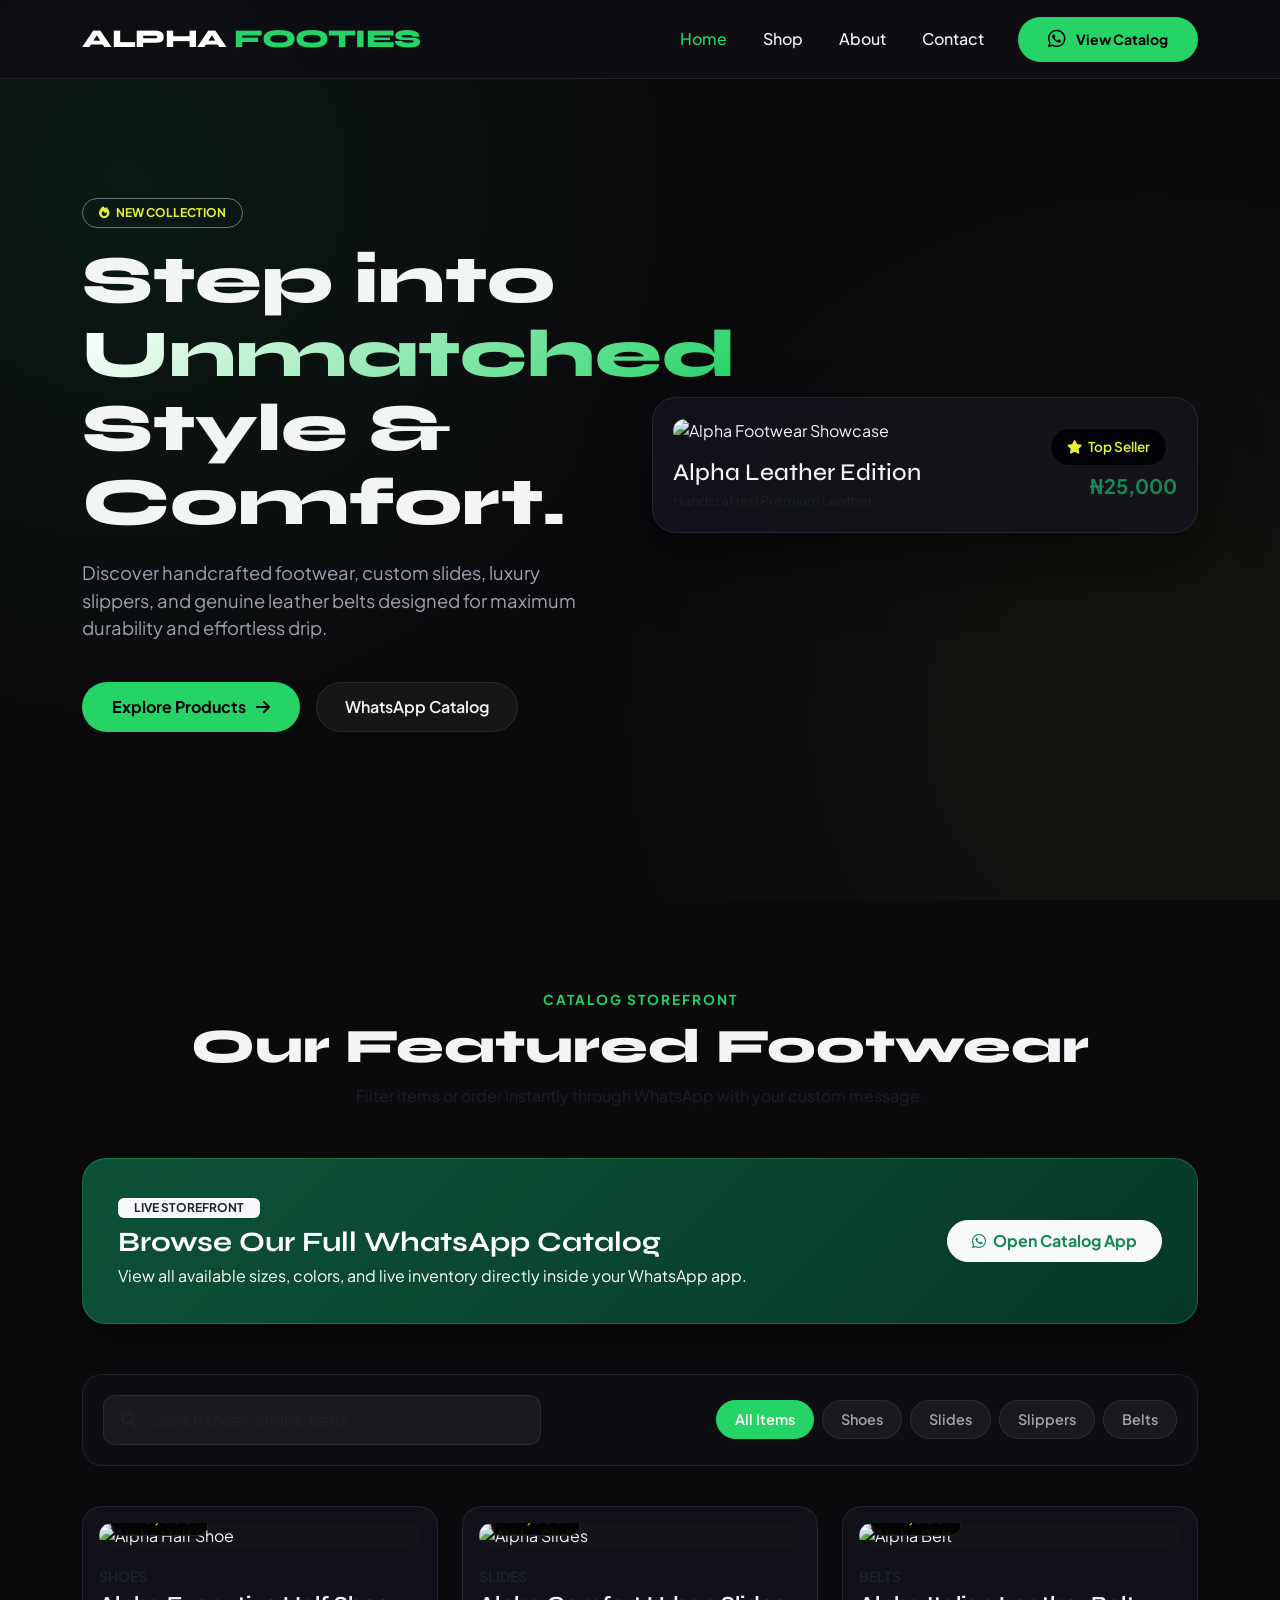
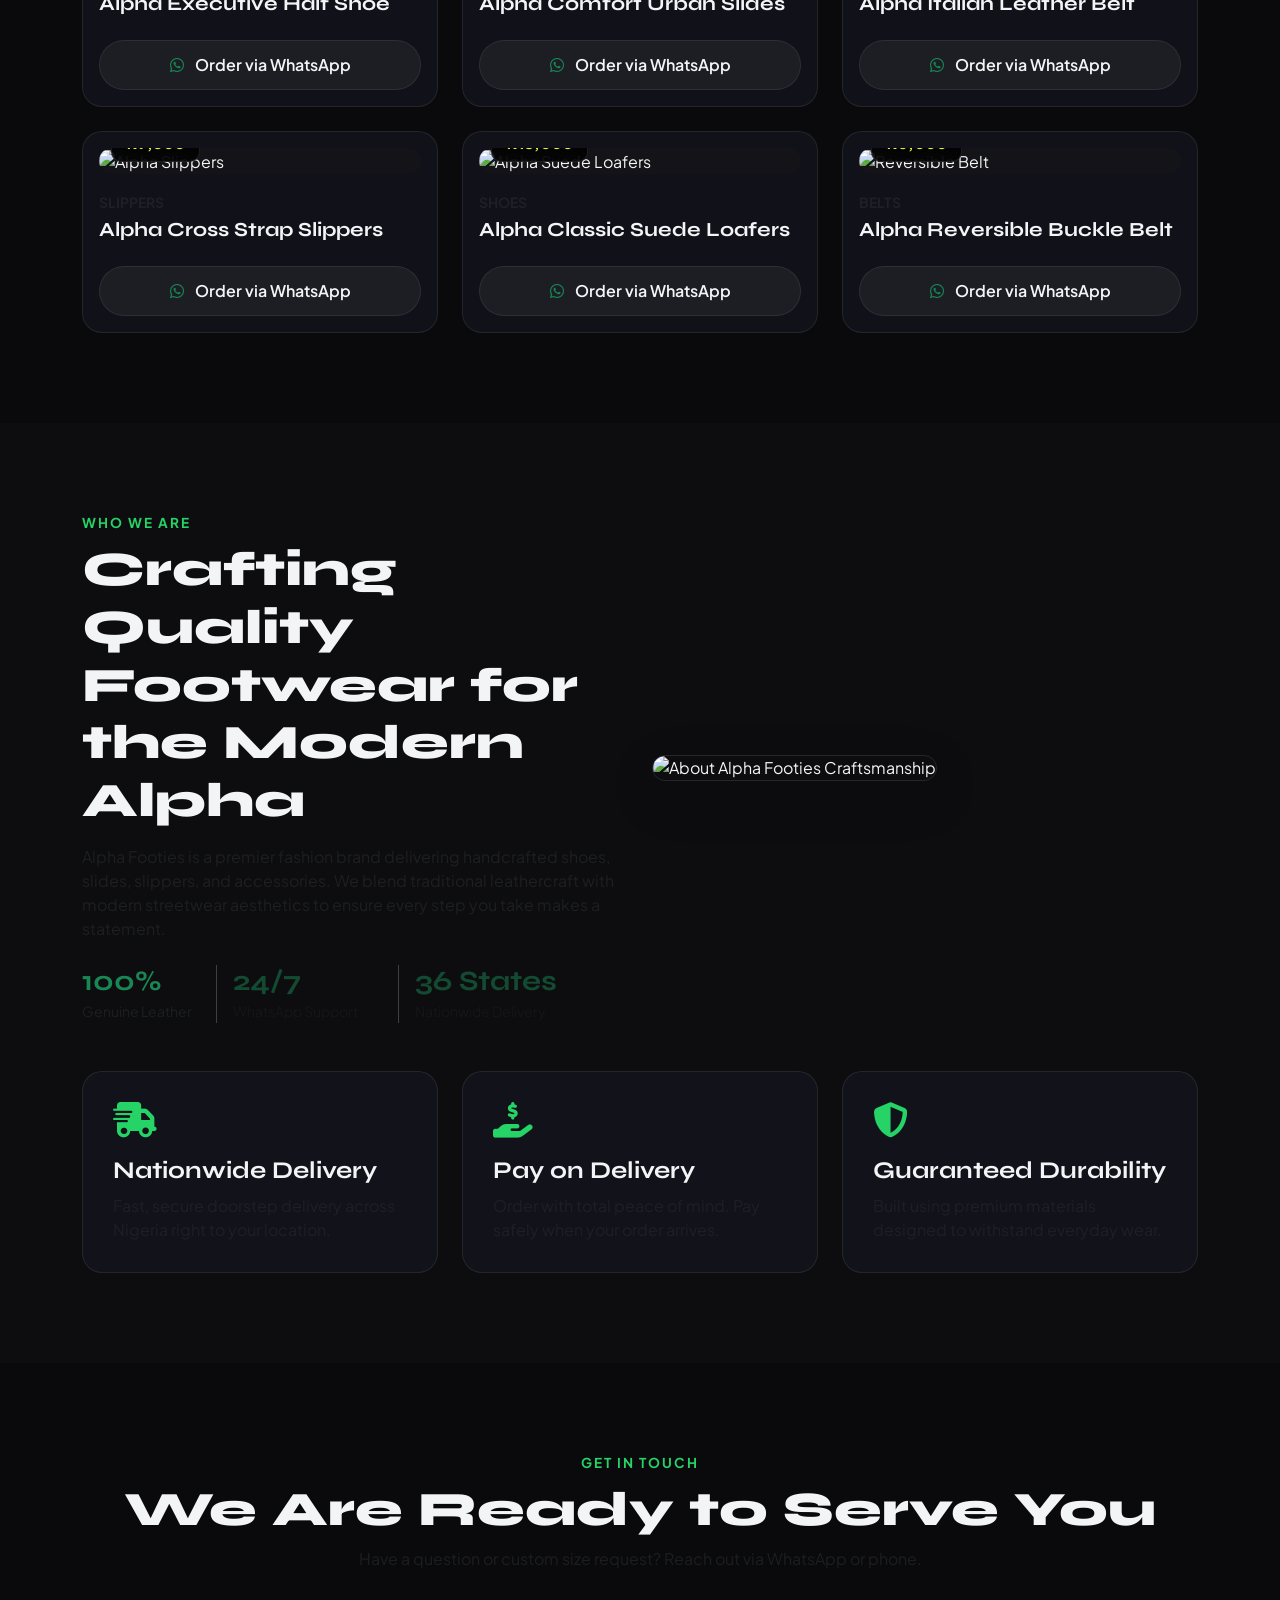
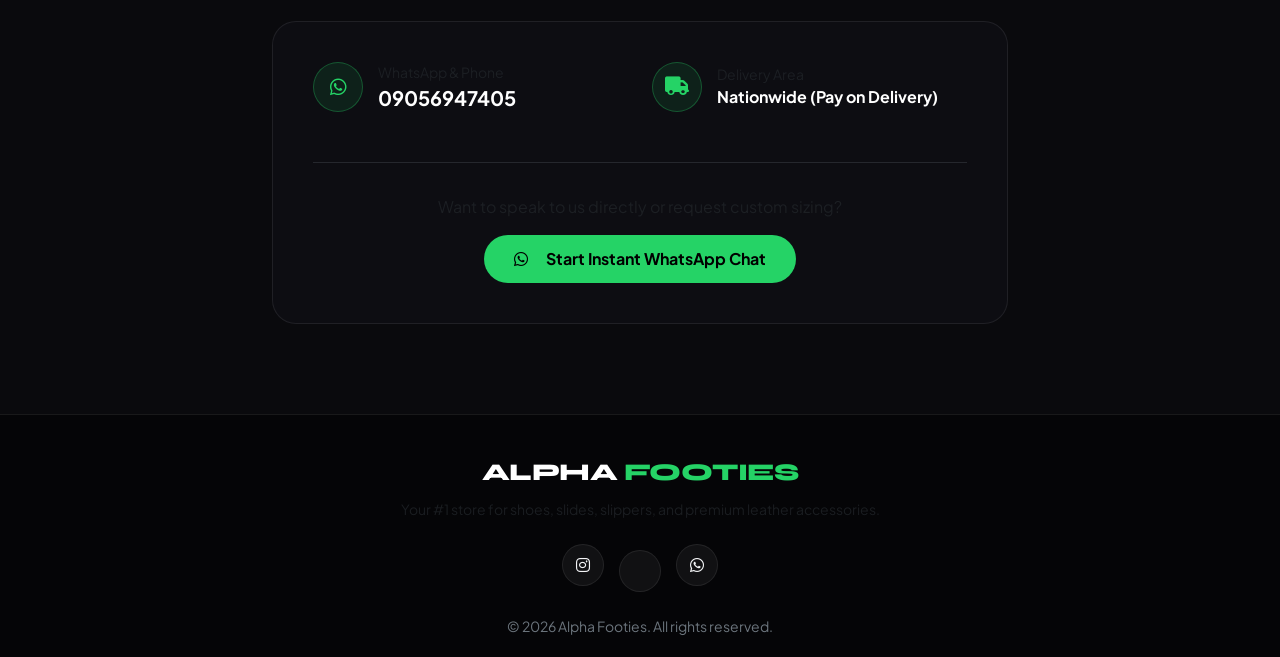
==== Alpha Footies project/index.html @ 53eca16f "Updated Work of the abandon project" ====
<!doctype html>
<html lang="en">
  <head>
    <meta charset="UTF-8" />
    <meta name="viewport" content="width=device-width, initial-scale=1.0" />
    <title>Alpha Footies | Premium Footwear & Accessories</title>
    <link rel="preconnect" href="https://fonts.googleapis.com" />
    <link rel="preconnect" href="https://fonts.gstatic.com" crossorigin />
    <link
      href="https://fonts.googleapis.com/css2?family=Plus+Jakarta+Sans:wght@300;400;500;600;700&family=Syne:wght@700;800&display=swap"
      rel="stylesheet"
    />
    <link
      href="https://cdn.jsdelivr.net/npm/bootstrap@5.3.3/dist/css/bootstrap.min.css"
      rel="stylesheet"
    />
    <link
      rel="stylesheet"
      href="https://cdnjs.cloudflare.com/ajax/libs/font-awesome/6.4.0/css/all.min.css"
    />
    <link href="https://unpkg.com/aos@2.3.1/dist/aos.css" rel="stylesheet" />

    <style>
      :root {
        --bg-dark: #0a0a0d;
        --bg-card: rgba(20, 22, 30, 0.75);
        --accent-green: #25d366;
        --accent-neon: #e5f038;
        --text-main: #f3f4f6;
        --text-muted: #9ca3af;
        --glass-border: rgba(255, 255, 255, 0.08);
        --glass-bg: rgba(15, 15, 20, 0.85);
      }

      html {
        scroll-behavior: smooth;
      }

      body {
        font-family: "Plus Jakarta Sans", sans-serif;
        background-color: var(--bg-dark);
        color: var(--text-main);
        overflow-x: hidden;
      }

      h1,
      h2,
      h3,
      h4,
      h5,
      .navbar-brand {
        font-family: "Syne", sans-serif;
      }

      .navbar {
        background: var(--glass-bg);
        backdrop-filter: blur(16px);
        -webkit-backdrop-filter: blur(16px);
        border-bottom: 1px solid var(--glass-border);
        padding: 15px 0;
        transition: all 0.3s ease;
      }

      .navbar-brand {
        font-size: 1.6rem;
        font-weight: 800;
        letter-spacing: -0.5px;
        color: #fff;
      }

      .navbar-brand span {
        color: var(--accent-green);
      }

      .nav-link {
        color: var(--text-main) !important;
        font-weight: 500;
        margin: 0 10px;
        transition: color 0.3s ease;
      }

      .nav-link:hover,
      .nav-link.active {
        color: var(--accent-green) !important;
      }

      section {
        padding: 90px 0;
        position: relative;
      }

      .section-header {
        text-align: center;
        margin-bottom: 50px;
      }

      .section-subtitle {
        color: var(--accent-green);
        font-size: 0.85rem;
        text-transform: uppercase;
        letter-spacing: 2px;
        font-weight: 700;
        margin-bottom: 8px;
        display: block;
      }

      .section-title {
        font-size: clamp(2rem, 4vw, 3rem);
        font-weight: 800;
      }

      #home {
        min-height: 100vh;
        display: flex;
        align-items: center;
        padding-top: 120px;
        background:
          radial-gradient(
            circle at 10% 20%,
            rgba(37, 211, 102, 0.08) 0%,
            transparent 40%
          ),
          radial-gradient(
            circle at 90% 80%,
            rgba(229, 240, 56, 0.05) 0%,
            transparent 40%
          );
      }

      .hero-title {
        font-size: clamp(2.8rem, 5.5vw, 4.2rem);
        font-weight: 800;
        line-height: 1.1;
        margin-bottom: 1.2rem;
      }

      .hero-title span {
        background: linear-gradient(135deg, #fff 0%, var(--accent-green) 100%);
        -webkit-background-clip: text;
        -webkit-text-fill-color: transparent;
      }

      .hero-subtitle {
        color: var(--text-muted);
        font-size: 1.15rem;
        margin-bottom: 2.5rem;
        max-width: 520px;
      }

      .btn-green {
        background-color: var(--accent-green);
        color: #000;
        font-weight: 700;
        padding: 12px 30px;
        border-radius: 50px;
        border: none;
        transition: all 0.3s cubic-bezier(0.175, 0.885, 0.32, 1.275);
        display: inline-flex;
        align-items: center;
        gap: 10px;
        text-decoration: none;
      }

      .btn-green:hover {
        background-color: #1eb854;
        color: #000;
        transform: translateY(-3px);
        box-shadow: 0 10px 25px rgba(37, 211, 102, 0.3);
      }

      .btn-outline-custom {
        border: 1px solid var(--glass-border);
        background: rgba(255, 255, 255, 0.05);
        color: var(--text-main);
        font-weight: 600;
        padding: 12px 28px;
        border-radius: 50px;
        text-decoration: none;
        transition: all 0.3s ease;
      }

      .btn-outline-custom:hover {
        background: rgba(255, 255, 255, 0.15);
        color: #fff;
        border-color: rgba(255, 255, 255, 0.3);
      }

      .hero-card-3d {
        background: var(--bg-card);
        border: 1px solid var(--glass-border);
        border-radius: 24px;
        padding: 20px;
        backdrop-filter: blur(12px);
        transform-style: preserve-3d;
        box-shadow: 0 30px 60px rgba(0, 0, 0, 0.5);
        position: relative;
      }

      .hero-card-img {
        width: 100%;
        border-radius: 16px;
        object-fit: cover;
        transform: translateZ(30px);
      }

      .floating-badge {
        position: absolute;
        top: 30px;
        right: 30px;
        background: rgba(0, 0, 0, 0.8);
        backdrop-filter: blur(8px);
        border: 1px solid var(--glass-border);
        padding: 8px 16px;
        border-radius: 30px;
        font-size: 0.85rem;
        font-weight: 600;
        color: var(--accent-neon);
        transform: translateZ(50px);
      }

      .catalog-banner {
        background: linear-gradient(135deg, #0d5238 0%, #073826 100%);
        border: 1px solid rgba(37, 211, 102, 0.3);
        border-radius: 24px;
        padding: 35px;
        color: white;
        margin-bottom: 50px;
        box-shadow: 0 15px 35px rgba(0, 0, 0, 0.4);
      }

      .filter-wrapper {
        background: var(--glass-bg);
        border: 1px solid var(--glass-border);
        backdrop-filter: blur(12px);
        border-radius: 20px;
        padding: 20px;
        margin-bottom: 40px;
      }

      .form-control-custom {
        background: rgba(255, 255, 255, 0.05);
        border: 1px solid var(--glass-border);
        color: #fff;
        padding: 12px 20px 12px 45px;
        border-radius: 12px;
      }

      .form-control-custom:focus {
        background: rgba(255, 255, 255, 0.08);
        border-color: var(--accent-green);
        box-shadow: none;
        color: #fff;
      }

      .filter-btn {
        background: rgba(255, 255, 255, 0.05);
        border: 1px solid var(--glass-border);
        color: var(--text-muted);
        padding: 8px 18px;
        border-radius: 30px;
        font-size: 0.9rem;
        font-weight: 600;
        transition: all 0.3s ease;
      }

      .filter-btn:hover,
      .filter-btn.active {
        background: var(--accent-green);
        color: #fff;
        border-color: var(--accent-green);
      }

      .product-card {
        background: var(--bg-card);
        border: 1px solid var(--glass-border);
        border-radius: 20px;
        padding: 16px;
        height: 100%;
        display: flex;
        flex-direction: column;
        transform-style: preserve-3d;
        transition: all 0.3s ease;
      }

      .product-img-wrapper {
        position: relative;
        border-radius: 14px;
        overflow: hidden;
        background: #141418;
      }

      .product-card img {
        width: 100%;
        height: 230px;
        object-fit: cover;
        transition: transform 0.5s ease;
      }

      .product-card:hover img {
        transform: scale(1.08);
      }

      .price-tag {
        position: absolute;
        bottom: 12px;
        left: 12px;
        background: rgba(0, 0, 0, 0.85);
        backdrop-filter: blur(8px);
        padding: 6px 14px;
        border-radius: 10px;
        font-weight: 700;
        color: var(--accent-neon);
        border: 1px solid rgba(255, 255, 255, 0.1);
        transform: translateZ(20px);
      }

      .about-card {
        background: var(--bg-card);
        border: 1px solid var(--glass-border);
        border-radius: 20px;
        padding: 30px;
        height: 100%;
        transition: transform 0.3s ease;
      }

      .about-card:hover {
        transform: translateY(-5px);
        border-color: var(--accent-green);
      }

      .about-icon {
        font-size: 2.2rem;
        color: var(--accent-green);
        margin-bottom: 20px;
      }

      .contact-box {
        background: var(--glass-bg);
        border: 1px solid var(--glass-border);
        border-radius: 24px;
        padding: 40px;
      }

      .contact-item {
        display: flex;
        align-items: center;
        gap: 15px;
        margin-bottom: 25px;
      }

      .contact-item i {
        width: 50px;
        height: 50px;
        border-radius: 50%;
        background: rgba(37, 211, 102, 0.1);
        border: 1px solid rgba(37, 211, 102, 0.3);
        display: flex;
        align-items: center;
        justify-content: center;
        color: var(--accent-green);
        font-size: 1.2rem;
      }

      footer {
        background: #050507;
        border-top: 1px solid var(--glass-border);
        padding: 40px 0 20px;
      }

      .social-icon {
        width: 42px;
        height: 42px;
        border-radius: 50%;
        background: rgba(255, 255, 255, 0.05);
        border: 1px solid var(--glass-border);
        display: inline-flex;
        align-items: center;
        justify-content: center;
        color: var(--text-main);
        margin: 0 6px;
        transition: all 0.3s ease;
        text-decoration: none;
      }

      .social-icon:hover {
        background: var(--accent-green);
        color: #000;
        transform: translateY(-3px);
      }
    </style>
  </head>
  <body>
    <header class="fixed-top">
      <nav class="navbar navbar-expand-lg px-4">
        <div class="container">
          <a class="navbar-brand" href="#home">ALPHA <span>FOOTIES</span></a>
          <button
            class="navbar-toggler border-0 text-white"
            type="button"
            data-bs-toggle="collapse"
            data-bs-target="#navbarNav"
          >
            <i class="fas fa-bars"></i>
          </button>
          <div class="collapse navbar-collapse" id="navbarNav">
            <ul class="navbar-nav ms-auto align-items-center">
              <li class="nav-item">
                <a class="nav-link active" href="#home">Home</a>
              </li>
              <li class="nav-item">
                <a class="nav-link" href="#shop">Shop</a>
              </li>
              <li class="nav-item">
                <a class="nav-link" href="#about">About</a>
              </li>
              <li class="nav-item">
                <a class="nav-link" href="#contact">Contact</a>
              </li>
              <li class="nav-item ms-lg-3 mt-3 mt-lg-0">
                <a
                  href="https://wa.me/c/2349056947405"
                  target="_blank"
                  class="btn btn-green btn-sm"
                >
                  <i class="fab fa-whatsapp fs-5"></i> View Catalog
                </a>
              </li>
            </ul>
          </div>
        </div>
      </nav>
    </header>

    <section id="home">
      <div class="container">
        <div class="row align-items-center gy-5">
          <div class="col-lg-6" data-aos="fade-right">
            <span
              class="badge bg-outline-light text-uppercase mb-3 px-3 py-2 border border-secondary rounded-pill"
              style="color: var(--accent-neon)"
            >
              <i class="fas fa-fire me-1"></i> New Collection
            </span>
            <h1 class="hero-title">
              Step into <span>Unmatched</span> Style & Comfort.
            </h1>
            <p class="hero-subtitle">
              Discover handcrafted footwear, custom slides, luxury slippers, and
              genuine leather belts designed for maximum durability and
              effortless drip.
            </p>
            <div class="d-flex flex-wrap gap-3">
              <a href="#shop" class="btn btn-green">
                Explore Products <i class="fas fa-arrow-right"></i>
              </a>
              <a
                href="https://wa.me/c/2349056947405"
                target="_blank"
                class="btn btn-outline-custom"
              >
                WhatsApp Catalog
              </a>
            </div>
          </div>

          <div class="col-lg-6" data-aos="fade-left" data-aos-delay="200">
            <div
              class="hero-card-3d"
              data-tilt
              data-tilt-max="12"
              data-tilt-speed="400"
            >
              <span class="floating-badge"
                ><i class="fas fa-star me-1"></i> Top Seller</span
              >
              <img
                src="https://images.unsplash.com/photo-1549298916-b41d501d3772?auto=format&fit=crop&w=800&q=80"
                alt="Alpha Footwear Showcase"
                class="hero-card-img"
              />
              <div
                class="pt-3 d-flex justify-content-between align-items-center"
                style="transform: translateZ(30px)"
              >
                <div>
                  <h4 class="mb-0">Alpha Leather Edition</h4>
                  <small class="text-muted">Handcrafted Premium Leather</small>
                </div>
                <span class="fs-5 fw-bold text-success">₦25,000</span>
              </div>
            </div>
          </div>
        </div>
      </div>
    </section>

    <section id="shop">
      <div class="container">
        <div class="section-header" data-aos="fade-up">
          <span class="section-subtitle">Catalog Storefront</span>
          <h2 class="section-title">Our Featured Footwear</h2>
          <p class="text-muted">
            Filter items or order instantly through WhatsApp with your custom
            message.
          </p>
        </div>

        <div class="catalog-banner" data-aos="fade-up">
          <div class="row align-items-center gy-3">
            <div class="col-lg-8">
              <span class="badge bg-light text-dark mb-2 px-3 py-1 fw-bold"
                >LIVE STOREFRONT</span
              >
              <h3 class="fw-bold mb-1">Browse Our Full WhatsApp Catalog</h3>
              <p class="mb-0 opacity-90">
                View all available sizes, colors, and live inventory directly
                inside your WhatsApp app.
              </p>
            </div>
            <div class="col-lg-4 text-lg-end">
              <a
                href="https://wa.me/c/2349056947405"
                target="_blank"
                class="btn btn-light rounded-pill fw-bold text-success px-4 py-2"
              >
                <i class="fab fa-whatsapp me-1"></i> Open Catalog App
              </a>
            </div>
          </div>
        </div>

        <div class="filter-wrapper" data-aos="fade-up">
          <div class="row g-3 align-items-center">
            <div class="col-md-5">
              <div class="position-relative">
                <i
                  class="fas fa-search position-absolute text-muted"
                  style="left: 18px; top: 50%; transform: translateY(-50%)"
                ></i>
                <input
                  type="text"
                  id="searchBar"
                  class="form-control form-control-custom"
                  placeholder="Search shoes, slides, belts..."
                />
              </div>
            </div>
            <div class="col-md-7">
              <div
                class="d-flex flex-wrap gap-2 justify-content-md-end"
                id="filterPills"
              >
                <button class="filter-btn active" data-category="all">
                  All Items
                </button>
                <button class="filter-btn" data-category="shoes">Shoes</button>
                <button class="filter-btn" data-category="slides">
                  Slides
                </button>
                <button class="filter-btn" data-category="slippers">
                  Slippers
                </button>
                <button class="filter-btn" data-category="belts">Belts</button>
              </div>
            </div>
          </div>
        </div>

        <div class="row g-4" id="productGrid">
          <div
            class="col-lg-4 col-md-6 product-item"
            data-category="shoes"
            data-aos="fade-up"
          >
            <div class="product-card" data-tilt data-tilt-max="10">
              <div class="product-img-wrapper">
                <img
                  src="https://images.unsplash.com/photo-1608256246200-53e635b5b65f?auto=format&fit=crop&w=600&q=80"
                  alt="Alpha Half Shoe"
                />
                <span class="price-tag">₦15,000</span>
              </div>
              <div
                class="pt-3 d-flex flex-column flex-grow-1 justify-content-between"
              >
                <div>
                  <small class="text-uppercase text-muted fw-bold">Shoes</small>
                  <h5 class="fw-bold mt-1">Alpha Executive Half Shoe</h5>
                </div>
                <a
                  href="https://wa.me/2349056947405?text=I'm%20interested%20in%20Alpha%20Executive%20Half%20Shoe"
                  target="_blank"
                  class="btn btn-outline-custom mt-3 w-100 text-center"
                >
                  <i class="fab fa-whatsapp text-success me-2"></i> Order via
                  WhatsApp
                </a>
              </div>
            </div>
          </div>

          <div
            class="col-lg-4 col-md-6 product-item"
            data-category="slides"
            data-aos="fade-up"
            data-aos-delay="100"
          >
            <div class="product-card" data-tilt data-tilt-max="10">
              <div class="product-img-wrapper">
                <img
                  src="https://images.unsplash.com/photo-1603808033192-082d6919d3e1?auto=format&fit=crop&w=600&q=80"
                  alt="Alpha Slides"
                />
                <span class="price-tag">₦7,000</span>
              </div>
              <div
                class="pt-3 d-flex flex-column flex-grow-1 justify-content-between"
              >
                <div>
                  <small class="text-uppercase text-muted fw-bold"
                    >Slides</small
                  >
                  <h5 class="fw-bold mt-1">Alpha Comfort Urban Slides</h5>
                </div>
                <a
                  href="https://wa.me/2349056947405?text=I'm%20interested%20in%20Alpha%20Comfort%20Urban%20Slides"
                  target="_blank"
                  class="btn btn-outline-custom mt-3 w-100 text-center"
                >
                  <i class="fab fa-whatsapp text-success me-2"></i> Order via
                  WhatsApp
                </a>
              </div>
            </div>
          </div>

          <div
            class="col-lg-4 col-md-6 product-item"
            data-category="belts"
            data-aos="fade-up"
            data-aos-delay="200"
          >
            <div class="product-card" data-tilt data-tilt-max="10">
              <div class="product-img-wrapper">
                <img
                  src="https://images.unsplash.com/photo-1624222247344-550fb60583dc?auto=format&fit=crop&w=600&q=80"
                  alt="Alpha Belt"
                />
                <span class="price-tag">₦4,500</span>
              </div>
              <div
                class="pt-3 d-flex flex-column flex-grow-1 justify-content-between"
              >
                <div>
                  <small class="text-uppercase text-muted fw-bold">Belts</small>
                  <h5 class="fw-bold mt-1">Alpha Italian Leather Belt</h5>
                </div>
                <a
                  href="https://wa.me/2349056947405?text=I'm%20interested%20in%20Alpha%20Italian%20Leather%20Belt"
                  target="_blank"
                  class="btn btn-outline-custom mt-3 w-100 text-center"
                >
                  <i class="fab fa-whatsapp text-success me-2"></i> Order via
                  WhatsApp
                </a>
              </div>
            </div>
          </div>

          <div
            class="col-lg-4 col-md-6 product-item"
            data-category="slippers"
            data-aos="fade-up"
          >
            <div class="product-card" data-tilt data-tilt-max="10">
              <div class="product-img-wrapper">
                <img
                  src="https://images.unsplash.com/photo-1560769629-975ec94e6a86?auto=format&fit=crop&w=600&q=80"
                  alt="Alpha Slippers"
                />
                <span class="price-tag">₦9,500</span>
              </div>
              <div
                class="pt-3 d-flex flex-column flex-grow-1 justify-content-between"
              >
                <div>
                  <small class="text-uppercase text-muted fw-bold"
                    >Slippers</small
                  >
                  <h5 class="fw-bold mt-1">Alpha Cross Strap Slippers</h5>
                </div>
                <a
                  href="https://wa.me/2349056947405?text=I'm%20interested%20in%20Alpha%20Cross%20Strap%20Slippers"
                  target="_blank"
                  class="btn btn-outline-custom mt-3 w-100 text-center"
                >
                  <i class="fab fa-whatsapp text-success me-2"></i> Order via
                  WhatsApp
                </a>
              </div>
            </div>
          </div>

          <!-- Product 5 -->
          <div
            class="col-lg-4 col-md-6 product-item"
            data-category="shoes"
            data-aos="fade-up"
            data-aos-delay="100"
          >
            <div class="product-card" data-tilt data-tilt-max="10">
              <div class="product-img-wrapper">
                <img
                  src="https://images.unsplash.com/photo-1533867617858-e7b97e060509?auto=format&fit=crop&w=600&q=80"
                  alt="Alpha Suede Loafers"
                />
                <span class="price-tag">₦18,000</span>
              </div>
              <div
                class="pt-3 d-flex flex-column flex-grow-1 justify-content-between"
              >
                <div>
                  <small class="text-uppercase text-muted fw-bold">Shoes</small>
                  <h5 class="fw-bold mt-1">Alpha Classic Suede Loafers</h5>
                </div>
                <a
                  href="https://wa.me/2349056947405?text=I'm%20interested%20in%20Alpha%20Classic%20Suede%20Loafers"
                  target="_blank"
                  class="btn btn-outline-custom mt-3 w-100 text-center"
                >
                  <i class="fab fa-whatsapp text-success me-2"></i> Order via
                  WhatsApp
                </a>
              </div>
            </div>
          </div>

          <div
            class="col-lg-4 col-md-6 product-item"
            data-category="belts"
            data-aos="fade-up"
            data-aos-delay="200"
          >
            <div class="product-card" data-tilt data-tilt-max="10">
              <div class="product-img-wrapper">
                <img
                  src="https://images.unsplash.com/photo-1553062407-98eeb64c6a62?auto=format&fit=crop&w=600&q=80"
                  alt="Reversible Belt"
                />
                <span class="price-tag">₦6,000</span>
              </div>
              <div
                class="pt-3 d-flex flex-column flex-grow-1 justify-content-between"
              >
                <div>
                  <small class="text-uppercase text-muted fw-bold">Belts</small>
                  <h5 class="fw-bold mt-1">Alpha Reversible Buckle Belt</h5>
                </div>
                <a
                  href="https://wa.me/2349056947405?text=I'm%20interested%20in%20Alpha%20Reversible%20Buckle%20Belt"
                  target="_blank"
                  class="btn btn-outline-custom mt-3 w-100 text-center"
                >
                  <i class="fab fa-whatsapp text-success me-2"></i> Order via
                  WhatsApp
                </a>
              </div>
            </div>
          </div>
        </div>

        <div id="noResults" class="text-center py-5 d-none">
          <i class="fas fa-search-minus text-muted display-4 mb-3"></i>
          <h4 class="text-muted">No matching items found</h4>
          <p class="text-secondary">
            Try searching for another keyword or change your filter category.
          </p>
        </div>
      </div>
    </section>

    <section id="about" style="background: rgba(255, 255, 255, 0.01)">
      <div class="container">
        <div class="row align-items-center gy-5 mb-5">
          <div class="col-lg-6" data-aos="fade-right">
            <span class="section-subtitle">Who We Are</span>
            <h2 class="section-title mb-3">
              Crafting Quality Footwear for the Modern Alpha
            </h2>
            <p class="text-muted leading-relaxed">
              Alpha Footies is a premier fashion brand delivering handcrafted
              shoes, slides, slippers, and accessories. We blend traditional
              leathercraft with modern streetwear aesthetics to ensure every
              step you take makes a statement.
            </p>
            <div class="d-flex gap-4 mt-4">
              <div>
                <h3 class="fw-bold text-success mb-0">100%</h3>
                <small class="text-muted">Genuine Leather</small>
              </div>
              <div class="border-start border-secondary opacity-50 px-3">
                <h3 class="fw-bold text-success mb-0">24/7</h3>
                <small class="text-muted">WhatsApp Support</small>
              </div>
              <div class="border-start border-secondary opacity-50 px-3">
                <h3 class="fw-bold text-success mb-0">36 States</h3>
                <small class="text-muted">Nationwide Delivery</small>
              </div>
            </div>
          </div>
          <div class="col-lg-6" data-aos="fade-left">
            <img
              src="https://images.unsplash.com/photo-1516478177764-9fe5bd7e9717?auto=format&fit=crop&w=800&q=80"
              alt="About Alpha Footies Craftsmanship"
              class="img-fluid rounded-4 border border-secondary border-opacity-25 shadow-lg"
            />
          </div>
        </div>

        <div class="row g-4">
          <div class="col-md-4" data-aos="fade-up">
            <div class="about-card">
              <i class="fas fa-truck-fast about-icon"></i>
              <h4 class="fw-bold">Nationwide Delivery</h4>
              <p class="text-muted mb-0">
                Fast, secure doorstep delivery across Nigeria right to your
                location.
              </p>
            </div>
          </div>
          <div class="col-md-4" data-aos="fade-up" data-aos-delay="100">
            <div class="about-card">
              <i class="fas fa-hand-holding-dollar about-icon"></i>
              <h4 class="fw-bold">Pay on Delivery</h4>
              <p class="text-muted mb-0">
                Order with total peace of mind. Pay safely when your order
                arrives.
              </p>
            </div>
          </div>
          <div class="col-md-4" data-aos="fade-up" data-aos-delay="200">
            <div class="about-card">
              <i class="fas fa-shield-halved about-icon"></i>
              <h4 class="fw-bold">Guaranteed Durability</h4>
              <p class="text-muted mb-0">
                Built using premium materials designed to withstand everyday
                wear.
              </p>
            </div>
          </div>
        </div>
      </div>
    </section>

    <section id="contact">
      <div class="container">
        <div class="section-header" data-aos="fade-up">
          <span class="section-subtitle">Get In Touch</span>
          <h2 class="section-title">We Are Ready to Serve You</h2>
          <p class="text-muted">
            Have a question or custom size request? Reach out via WhatsApp or
            phone.
          </p>
        </div>

        <div class="row gy-4 align-items-center justify-content-center">
          <div class="col-lg-8" data-aos="zoom-in">
            <div class="contact-box">
              <div class="row g-4">
                <div class="col-md-6">
                  <div class="contact-item">
                    <i class="fab fa-whatsapp"></i>
                    <div>
                      <small class="text-muted d-block">WhatsApp & Phone</small>
                      <a
                        href="https://wa.me/2349056947405"
                        class="text-white text-decoration-none fw-bold fs-5"
                        >09056947405</a
                      >
                    </div>
                  </div>
                </div>
                <div class="col-md-6">
                  <div class="contact-item">
                    <i class="fas fa-truck"></i>
                    <div>
                      <small class="text-muted d-block">Delivery Area</small>
                      <span class="text-white fw-bold fs-6"
                        >Nationwide (Pay on Delivery)</span
                      >
                    </div>
                  </div>
                </div>
              </div>

              <hr class="border-secondary my-4 opacity-25" />

              <div class="text-center pt-2">
                <p class="text-muted mb-3">
                  Want to speak to us directly or request custom sizing?
                </p>
                <a
                  href="https://wa.me/2349056947405?text=Hello%20Alpha%20Footies,%20I'd%20like%20to%20make%20an%20inquiry"
                  target="_blank"
                  class="btn btn-green btn-lg fs-6"
                >
                  <i class="fab fa-whatsapp me-2"></i> Start Instant WhatsApp
                  Chat
                </a>
              </div>
            </div>
          </div>
        </div>
      </div>
    </section>

    <footer>
      <div class="container text-center">
        <a href="#home" class="navbar-brand text-white fs-4 d-inline-block mb-2"
          >ALPHA <span>FOOTIES</span></a
        >
        <p class="text-muted small mb-4">
          Your #1 store for shoes, slides, slippers, and premium leather
          accessories.
        </p>
        <div class="mb-4">
          <a href="#" class="social-icon"><i class="fab fa-instagram"></i></a>
          <a href="https://www.threads.com/@brodaayoola" class="social-icon"
            ><i class="fab fa-thread"></i
          ></a>
          <a
            href="https://wa.me/2349056947405"
            target="_blank"
            class="social-icon"
            ><i class="fab fa-whatsapp"></i
          ></a>
        </div>
        <p class="text-secondary small mb-0">
          &copy; 2026 Alpha Footies. All rights reserved.
        </p>
      </div>
    </footer>

    <script src="https://cdn.jsdelivr.net/npm/bootstrap@5.3.3/dist/js/bootstrap.bundle.min.js"></script>
    <script src="https://unpkg.com/aos@2.3.1/dist/aos.js"></script>
    <script src="https://cdnjs.cloudflare.com/ajax/libs/vanilla-tilt/1.8.1/vanilla-tilt.min.js"></script>

    <script>
      (function () {
        const originalWarn = console.warn;
        const originalError = console.error;
        console.warn = function (...args) {
          if (
            args[0] &&
            typeof args[0] === "string" &&
            args[0].includes("Permissions-Policy")
          )
            return;
          originalWarn.apply(console, args);
        };
        console.error = function (...args) {
          if (
            args[0] &&
            typeof args[0] === "string" &&
            args[0].includes("Permissions-Policy")
          )
            return;
          originalError.apply(console, args);
        };
      })();
    </script>

    <script>
      AOS.init({
        duration: 700,
        once: true,
      });

      VanillaTilt.init(document.querySelectorAll("[data-tilt]"), {
        max: 10,
        speed: 400,
        glare: true,
        "max-glare": 0.15,
      });

      const sections = document.querySelectorAll("section");
      const navLinks = document.querySelectorAll(".nav-link");

      window.addEventListener("scroll", () => {
        let current = "";
        sections.forEach((section) => {
          const sectionTop = section.offsetTop - 150;
          if (window.scrollY >= sectionTop) {
            current = section.getAttribute("id");
          }
        });

        navLinks.forEach((link) => {
          link.classList.remove("active");
          if (link.getAttribute("href") === `#${current}`) {
            link.classList.add("active");
          }
        });
      });

      const searchBar = document.getElementById("searchBar");
      const filterBtns = document.querySelectorAll(".filter-btn");
      const productItems = document.querySelectorAll(".product-item");
      const noResults = document.getElementById("noResults");

      let activeCategory = "all";
      let activeSearch = "";

      function filterProducts() {
        let visible = 0;
        productItems.forEach((item) => {
          const text = item.textContent.toLowerCase();
          const category = item.getAttribute("data-category");

          const matchesCategory =
            activeCategory === "all" || category === activeCategory;
          const matchesSearch = text.includes(activeSearch);

          if (matchesCategory && matchesSearch) {
            item.classList.remove("d-none");
            visible++;
          } else {
            item.classList.add("d-none");
          }
        });

        if (visible === 0) {
          noResults.classList.remove("d-none");
        } else {
          noResults.classList.add("d-none");
        }
      }

      searchBar.addEventListener("input", (e) => {
        activeSearch = e.target.value.toLowerCase().trim();
        filterProducts();
      });

      filterBtns.forEach((btn) => {
        btn.addEventListener("click", () => {
          filterBtns.forEach((b) => b.classList.remove("active"));
          btn.classList.add("active");
          activeCategory = btn.getAttribute("data-category");
          filterProducts();
        });
      });
    </script>
  </body>
</html>
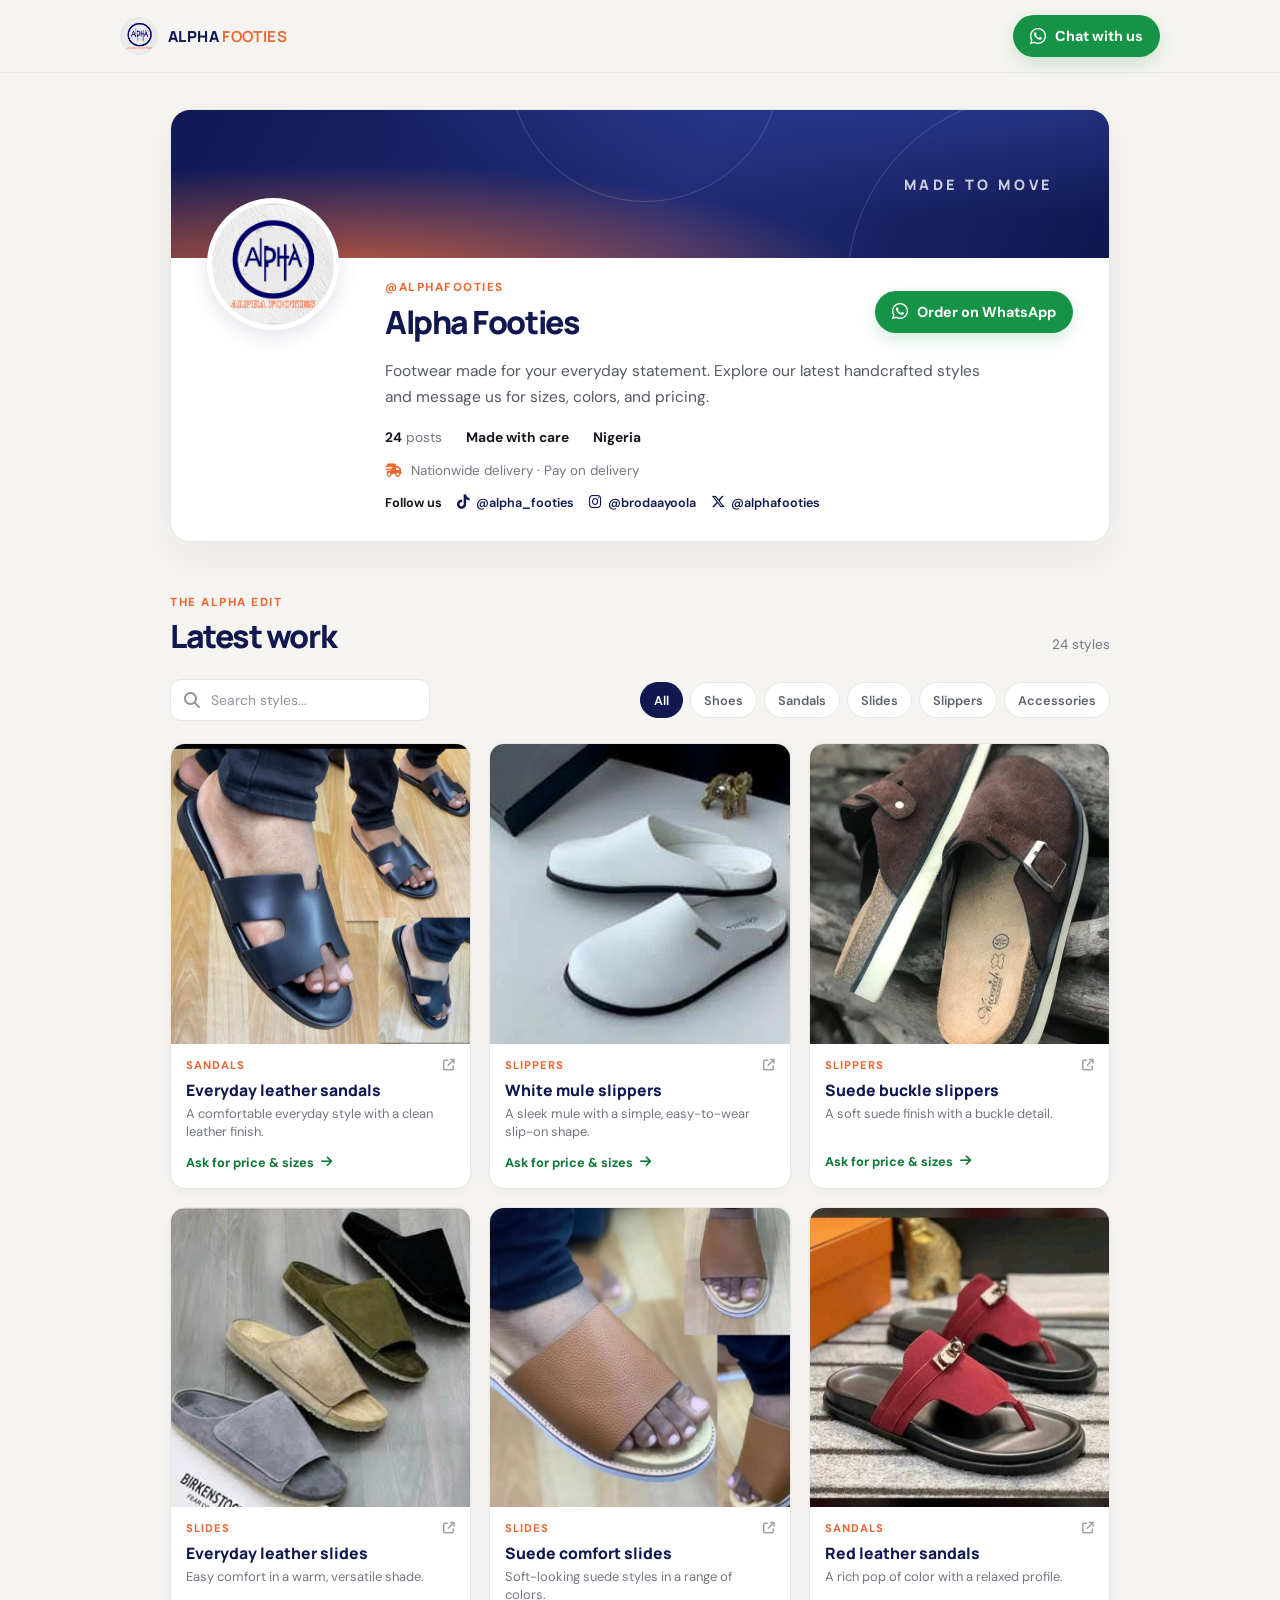
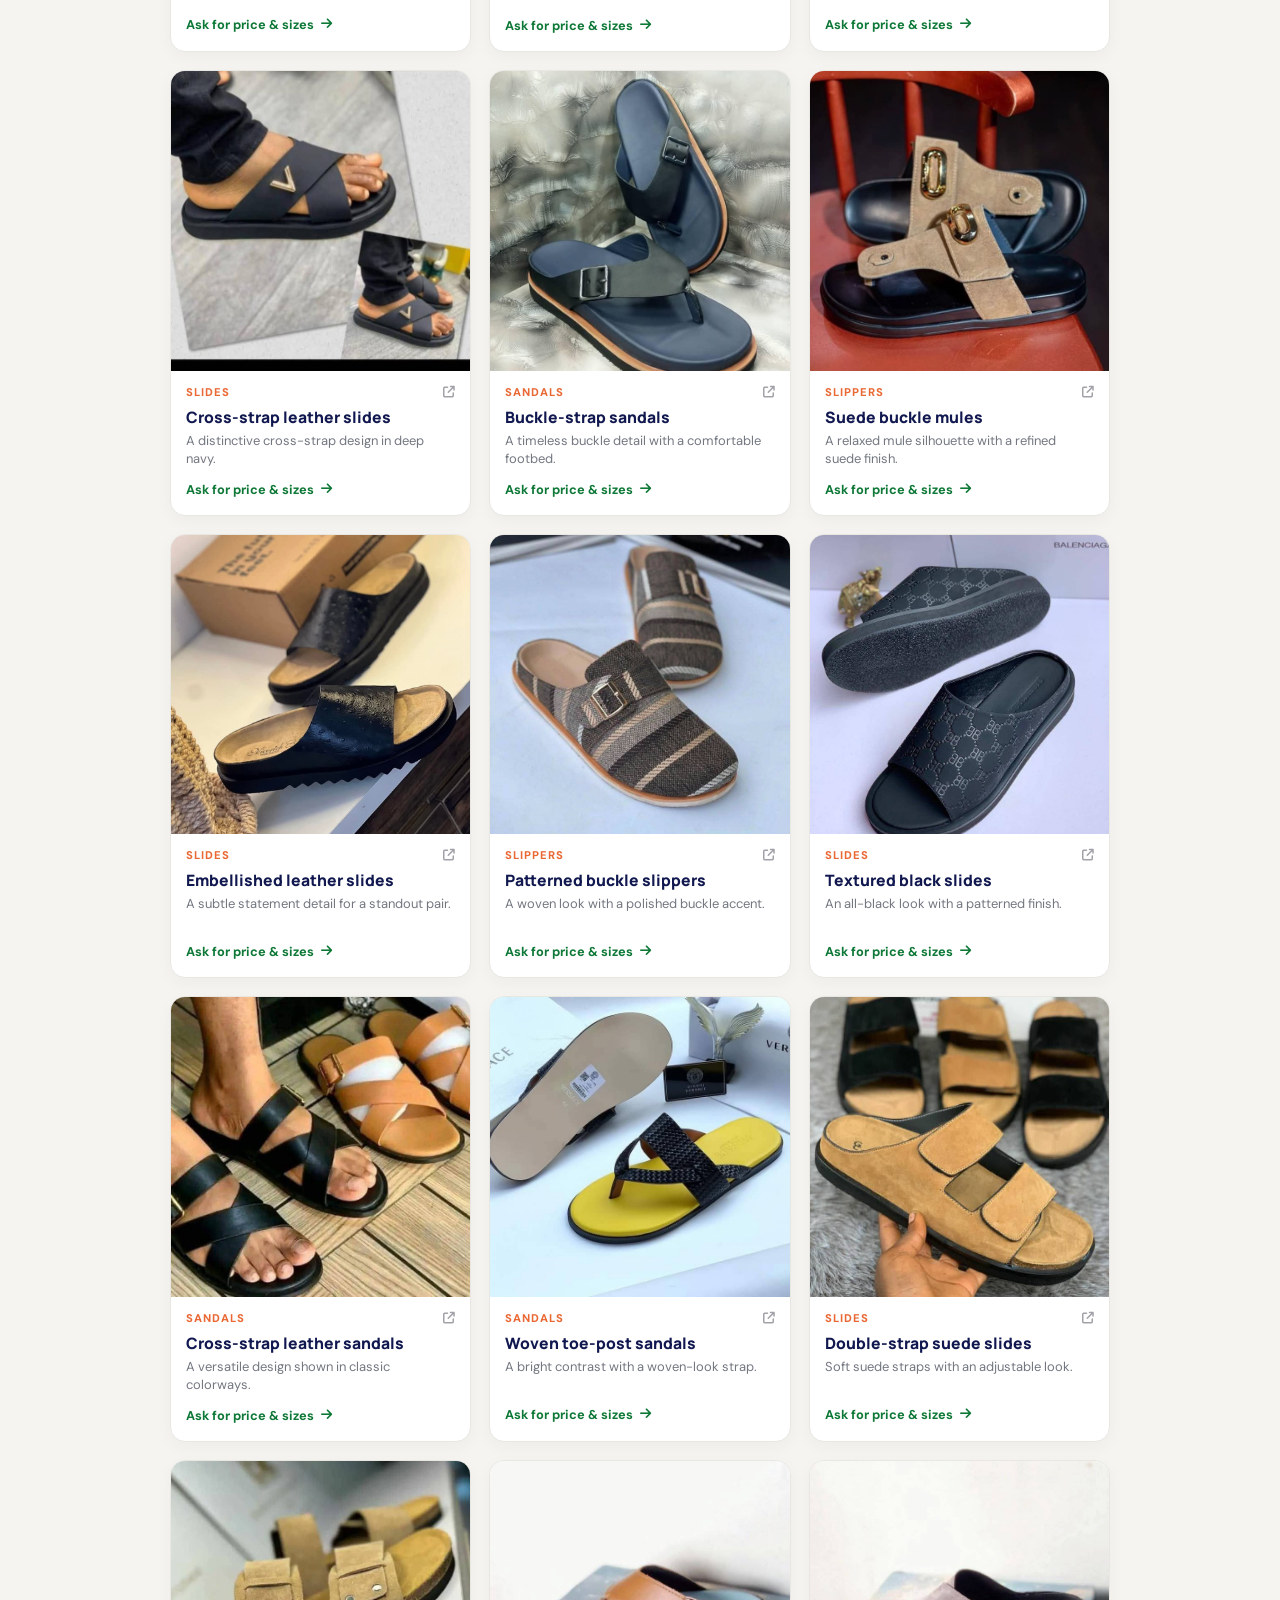
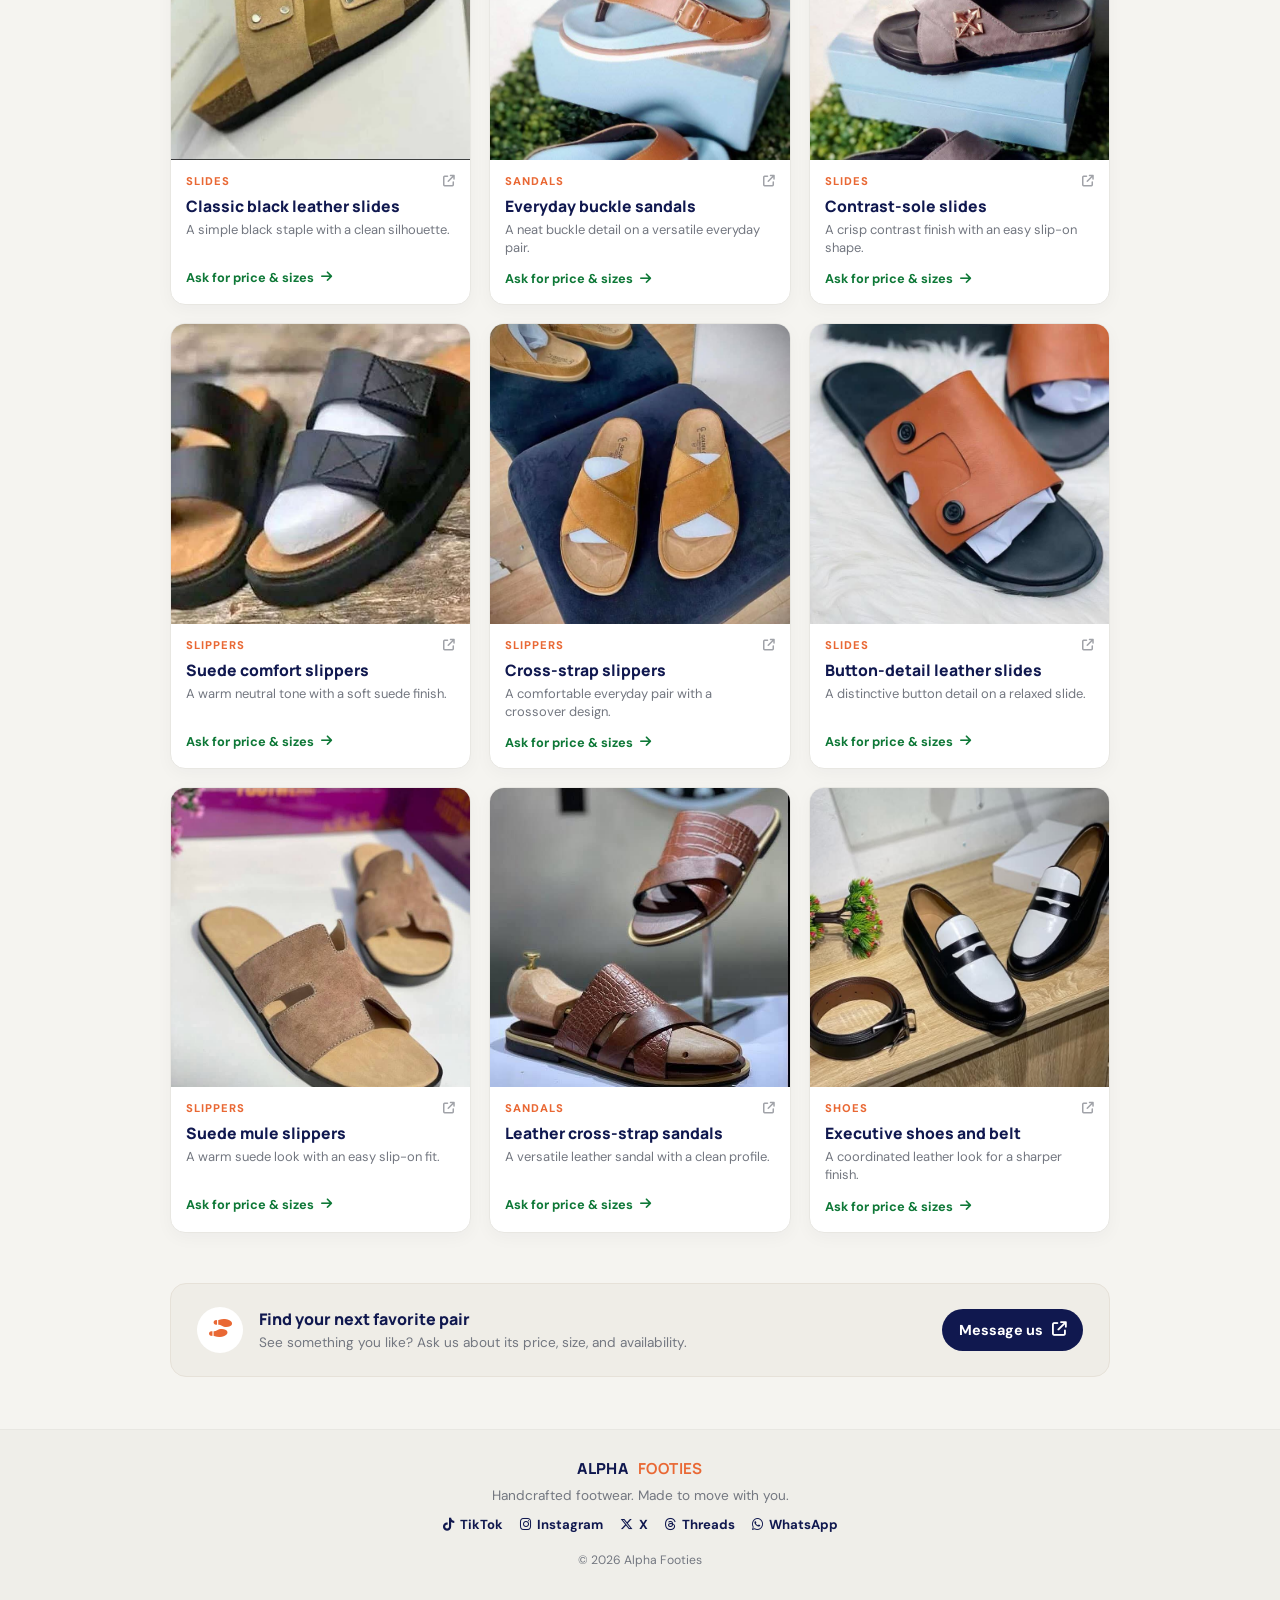
==== commit acaf5f51: "first version of Alpha Footies official website" ====
--- a/Alpha Footies project/index.html
+++ b/Alpha Footies project/index.html
@@ -3,1052 +3,273 @@
   <head>
     <meta charset="UTF-8" />
     <meta name="viewport" content="width=device-width, initial-scale=1.0" />
-    <title>Alpha Footies | Premium Footwear & Accessories</title>
+    <meta
+      name="description"
+      content="Explore handcrafted footwear from Alpha Footies and order your favorite designs on WhatsApp."
+    />
+    <meta name="theme-color" content="#f5f4f0" />
+    <title>Alpha Footies | Handcrafted footwear</title>
+    <link rel="icon" href="images/logo.jpg" type="image/jpeg" />
     <link rel="preconnect" href="https://fonts.googleapis.com" />
     <link rel="preconnect" href="https://fonts.gstatic.com" crossorigin />
     <link
-      href="https://fonts.googleapis.com/css2?family=Plus+Jakarta+Sans:wght@300;400;500;600;700&family=Syne:wght@700;800&display=swap"
-      rel="stylesheet"
-    />
-    <link
-      href="https://cdn.jsdelivr.net/npm/bootstrap@5.3.3/dist/css/bootstrap.min.css"
+      href="https://fonts.googleapis.com/css2?family=DM+Sans:wght@400;500;600;700&family=Manrope:wght@500;600;700;800&display=swap"
       rel="stylesheet"
     />
     <link
       rel="stylesheet"
       href="https://cdnjs.cloudflare.com/ajax/libs/font-awesome/6.4.0/css/all.min.css"
     />
-    <link href="https://unpkg.com/aos@2.3.1/dist/aos.css" rel="stylesheet" />
-
-    <style>
-      :root {
-        --bg-dark: #0a0a0d;
-        --bg-card: rgba(20, 22, 30, 0.75);
-        --accent-green: #25d366;
-        --accent-neon: #e5f038;
-        --text-main: #f3f4f6;
-        --text-muted: #9ca3af;
-        --glass-border: rgba(255, 255, 255, 0.08);
-        --glass-bg: rgba(15, 15, 20, 0.85);
-      }
-
-      html {
-        scroll-behavior: smooth;
-      }
-
-      body {
-        font-family: "Plus Jakarta Sans", sans-serif;
-        background-color: var(--bg-dark);
-        color: var(--text-main);
-        overflow-x: hidden;
-      }
-
-      h1,
-      h2,
-      h3,
-      h4,
-      h5,
-      .navbar-brand {
-        font-family: "Syne", sans-serif;
-      }
-
-      .navbar {
-        background: var(--glass-bg);
-        backdrop-filter: blur(16px);
-        -webkit-backdrop-filter: blur(16px);
-        border-bottom: 1px solid var(--glass-border);
-        padding: 15px 0;
-        transition: all 0.3s ease;
-      }
-
-      .navbar-brand {
-        font-size: 1.6rem;
-        font-weight: 800;
-        letter-spacing: -0.5px;
-        color: #fff;
-      }
-
-      .navbar-brand span {
-        color: var(--accent-green);
-      }
-
-      .nav-link {
-        color: var(--text-main) !important;
-        font-weight: 500;
-        margin: 0 10px;
-        transition: color 0.3s ease;
-      }
-
-      .nav-link:hover,
-      .nav-link.active {
-        color: var(--accent-green) !important;
-      }
-
-      section {
-        padding: 90px 0;
-        position: relative;
-      }
-
-      .section-header {
-        text-align: center;
-        margin-bottom: 50px;
-      }
-
-      .section-subtitle {
-        color: var(--accent-green);
-        font-size: 0.85rem;
-        text-transform: uppercase;
-        letter-spacing: 2px;
-        font-weight: 700;
-        margin-bottom: 8px;
-        display: block;
-      }
-
-      .section-title {
-        font-size: clamp(2rem, 4vw, 3rem);
-        font-weight: 800;
-      }
-
-      #home {
-        min-height: 100vh;
-        display: flex;
-        align-items: center;
-        padding-top: 120px;
-        background:
-          radial-gradient(
-            circle at 10% 20%,
-            rgba(37, 211, 102, 0.08) 0%,
-            transparent 40%
-          ),
-          radial-gradient(
-            circle at 90% 80%,
-            rgba(229, 240, 56, 0.05) 0%,
-            transparent 40%
-          );
-      }
-
-      .hero-title {
-        font-size: clamp(2.8rem, 5.5vw, 4.2rem);
-        font-weight: 800;
-        line-height: 1.1;
-        margin-bottom: 1.2rem;
-      }
-
-      .hero-title span {
-        background: linear-gradient(135deg, #fff 0%, var(--accent-green) 100%);
-        -webkit-background-clip: text;
-        -webkit-text-fill-color: transparent;
-      }
-
-      .hero-subtitle {
-        color: var(--text-muted);
-        font-size: 1.15rem;
-        margin-bottom: 2.5rem;
-        max-width: 520px;
-      }
-
-      .btn-green {
-        background-color: var(--accent-green);
-        color: #000;
-        font-weight: 700;
-        padding: 12px 30px;
-        border-radius: 50px;
-        border: none;
-        transition: all 0.3s cubic-bezier(0.175, 0.885, 0.32, 1.275);
-        display: inline-flex;
-        align-items: center;
-        gap: 10px;
-        text-decoration: none;
-      }
-
-      .btn-green:hover {
-        background-color: #1eb854;
-        color: #000;
-        transform: translateY(-3px);
-        box-shadow: 0 10px 25px rgba(37, 211, 102, 0.3);
-      }
-
-      .btn-outline-custom {
-        border: 1px solid var(--glass-border);
-        background: rgba(255, 255, 255, 0.05);
-        color: var(--text-main);
-        font-weight: 600;
-        padding: 12px 28px;
-        border-radius: 50px;
-        text-decoration: none;
-        transition: all 0.3s ease;
-      }
-
-      .btn-outline-custom:hover {
-        background: rgba(255, 255, 255, 0.15);
-        color: #fff;
-        border-color: rgba(255, 255, 255, 0.3);
-      }
-
-      .hero-card-3d {
-        background: var(--bg-card);
-        border: 1px solid var(--glass-border);
-        border-radius: 24px;
-        padding: 20px;
-        backdrop-filter: blur(12px);
-        transform-style: preserve-3d;
-        box-shadow: 0 30px 60px rgba(0, 0, 0, 0.5);
-        position: relative;
-      }
-
-      .hero-card-img {
-        width: 100%;
-        border-radius: 16px;
-        object-fit: cover;
-        transform: translateZ(30px);
-      }
-
-      .floating-badge {
-        position: absolute;
-        top: 30px;
-        right: 30px;
-        background: rgba(0, 0, 0, 0.8);
-        backdrop-filter: blur(8px);
-        border: 1px solid var(--glass-border);
-        padding: 8px 16px;
-        border-radius: 30px;
-        font-size: 0.85rem;
-        font-weight: 600;
-        color: var(--accent-neon);
-        transform: translateZ(50px);
-      }
-
-      .catalog-banner {
-        background: linear-gradient(135deg, #0d5238 0%, #073826 100%);
-        border: 1px solid rgba(37, 211, 102, 0.3);
-        border-radius: 24px;
-        padding: 35px;
-        color: white;
-        margin-bottom: 50px;
-        box-shadow: 0 15px 35px rgba(0, 0, 0, 0.4);
-      }
-
-      .filter-wrapper {
-        background: var(--glass-bg);
-        border: 1px solid var(--glass-border);
-        backdrop-filter: blur(12px);
-        border-radius: 20px;
-        padding: 20px;
-        margin-bottom: 40px;
-      }
-
-      .form-control-custom {
-        background: rgba(255, 255, 255, 0.05);
-        border: 1px solid var(--glass-border);
-        color: #fff;
-        padding: 12px 20px 12px 45px;
-        border-radius: 12px;
-      }
-
-      .form-control-custom:focus {
-        background: rgba(255, 255, 255, 0.08);
-        border-color: var(--accent-green);
-        box-shadow: none;
-        color: #fff;
-      }
-
-      .filter-btn {
-        background: rgba(255, 255, 255, 0.05);
-        border: 1px solid var(--glass-border);
-        color: var(--text-muted);
-        padding: 8px 18px;
-        border-radius: 30px;
-        font-size: 0.9rem;
-        font-weight: 600;
-        transition: all 0.3s ease;
-      }
-
-      .filter-btn:hover,
-      .filter-btn.active {
-        background: var(--accent-green);
-        color: #fff;
-        border-color: var(--accent-green);
-      }
-
-      .product-card {
-        background: var(--bg-card);
-        border: 1px solid var(--glass-border);
-        border-radius: 20px;
-        padding: 16px;
-        height: 100%;
-        display: flex;
-        flex-direction: column;
-        transform-style: preserve-3d;
-        transition: all 0.3s ease;
-      }
-
-      .product-img-wrapper {
-        position: relative;
-        border-radius: 14px;
-        overflow: hidden;
-        background: #141418;
-      }
-
-      .product-card img {
-        width: 100%;
-        height: 230px;
-        object-fit: cover;
-        transition: transform 0.5s ease;
-      }
-
-      .product-card:hover img {
-        transform: scale(1.08);
-      }
-
-      .price-tag {
-        position: absolute;
-        bottom: 12px;
-        left: 12px;
-        background: rgba(0, 0, 0, 0.85);
-        backdrop-filter: blur(8px);
-        padding: 6px 14px;
-        border-radius: 10px;
-        font-weight: 700;
-        color: var(--accent-neon);
-        border: 1px solid rgba(255, 255, 255, 0.1);
-        transform: translateZ(20px);
-      }
-
-      .about-card {
-        background: var(--bg-card);
-        border: 1px solid var(--glass-border);
-        border-radius: 20px;
-        padding: 30px;
-        height: 100%;
-        transition: transform 0.3s ease;
-      }
-
-      .about-card:hover {
-        transform: translateY(-5px);
-        border-color: var(--accent-green);
-      }
-
-      .about-icon {
-        font-size: 2.2rem;
-        color: var(--accent-green);
-        margin-bottom: 20px;
-      }
-
-      .contact-box {
-        background: var(--glass-bg);
-        border: 1px solid var(--glass-border);
-        border-radius: 24px;
-        padding: 40px;
-      }
-
-      .contact-item {
-        display: flex;
-        align-items: center;
-        gap: 15px;
-        margin-bottom: 25px;
-      }
-
-      .contact-item i {
-        width: 50px;
-        height: 50px;
-        border-radius: 50%;
-        background: rgba(37, 211, 102, 0.1);
-        border: 1px solid rgba(37, 211, 102, 0.3);
-        display: flex;
-        align-items: center;
-        justify-content: center;
-        color: var(--accent-green);
-        font-size: 1.2rem;
-      }
-
-      footer {
-        background: #050507;
-        border-top: 1px solid var(--glass-border);
-        padding: 40px 0 20px;
-      }
-
-      .social-icon {
-        width: 42px;
-        height: 42px;
-        border-radius: 50%;
-        background: rgba(255, 255, 255, 0.05);
-        border: 1px solid var(--glass-border);
-        display: inline-flex;
-        align-items: center;
-        justify-content: center;
-        color: var(--text-main);
-        margin: 0 6px;
-        transition: all 0.3s ease;
-        text-decoration: none;
-      }
-
-      .social-icon:hover {
-        background: var(--accent-green);
-        color: #000;
-        transform: translateY(-3px);
-      }
-    </style>
+    <link href="style.css" rel="stylesheet" />
+    <script src="products.js" defer></script>
+    <script src="script.js" defer></script>
   </head>
   <body>
-    <header class="fixed-top">
-      <nav class="navbar navbar-expand-lg px-4">
-        <div class="container">
-          <a class="navbar-brand" href="#home">ALPHA <span>FOOTIES</span></a>
-          <button
-            class="navbar-toggler border-0 text-white"
-            type="button"
-            data-bs-toggle="collapse"
-            data-bs-target="#navbarNav"
-          >
-            <i class="fas fa-bars"></i>
-          </button>
-          <div class="collapse navbar-collapse" id="navbarNav">
-            <ul class="navbar-nav ms-auto align-items-center">
-              <li class="nav-item">
-                <a class="nav-link active" href="#home">Home</a>
-              </li>
-              <li class="nav-item">
-                <a class="nav-link" href="#shop">Shop</a>
-              </li>
-              <li class="nav-item">
-                <a class="nav-link" href="#about">About</a>
-              </li>
-              <li class="nav-item">
-                <a class="nav-link" href="#contact">Contact</a>
-              </li>
-              <li class="nav-item ms-lg-3 mt-3 mt-lg-0">
-                <a
-                  href="https://wa.me/c/2349056947405"
-                  target="_blank"
-                  class="btn btn-green btn-sm"
-                >
-                  <i class="fab fa-whatsapp fs-5"></i> View Catalog
-                </a>
-              </li>
-            </ul>
-          </div>
-        </div>
+    <header class="site-header">
+      <nav class="topbar" aria-label="Main navigation">
+        <a class="brand" href="#home" aria-label="Alpha Footies home">
+          <img src="images/logo.jpg" alt="" />
+          <span>ALPHA <strong>FOOTIES</strong></span>
+        </a>
+        <a
+          class="button button-whatsapp topbar-cta"
+          href="https://wa.me/2349056947405"
+          target="_blank"
+          rel="noopener noreferrer"
+        >
+          <i class="fa-brands fa-whatsapp" aria-hidden="true"></i>
+          <span>Chat with us</span>
+        </a>
       </nav>
     </header>
 
-    <section id="home">
-      <div class="container">
-        <div class="row align-items-center gy-5">
-          <div class="col-lg-6" data-aos="fade-right">
-            <span
-              class="badge bg-outline-light text-uppercase mb-3 px-3 py-2 border border-secondary rounded-pill"
-              style="color: var(--accent-neon)"
-            >
-              <i class="fas fa-fire me-1"></i> New Collection
-            </span>
-            <h1 class="hero-title">
-              Step into <span>Unmatched</span> Style & Comfort.
-            </h1>
-            <p class="hero-subtitle">
-              Discover handcrafted footwear, custom slides, luxury slippers, and
-              genuine leather belts designed for maximum durability and
-              effortless drip.
+    <main id="home" class="page-shell">
+      <section class="profile-card" aria-labelledby="profile-name">
+        <div class="profile-cover" aria-hidden="true">
+          <span>MADE TO MOVE</span>
+        </div>
+        <div class="profile-content">
+          <div class="profile-avatar-wrap">
+            <img
+              class="profile-avatar"
+              src="images/logo.jpg"
+              alt="Alpha Footies logo"
+            />
+          </div>
+          <div class="profile-details">
+            <div class="profile-heading">
+              <div>
+                <p class="eyebrow">@alphafooties</p>
+                <h1 id="profile-name">Alpha Footies</h1>
+              </div>
+              <a
+                class="button button-whatsapp profile-cta"
+                href="https://wa.me/2349056947405"
+                target="_blank"
+                rel="noopener noreferrer"
+              >
+                <i class="fa-brands fa-whatsapp" aria-hidden="true"></i>
+                <span>Order on WhatsApp</span>
+              </a>
+            </div>
+            <p class="profile-bio">
+              Footwear made for your everyday statement. Explore our latest
+              handcrafted styles and message us for sizes, colors, and pricing.
             </p>
-            <div class="d-flex flex-wrap gap-3">
-              <a href="#shop" class="btn btn-green">
-                Explore Products <i class="fas fa-arrow-right"></i>
-              </a>
-              <a
-                href="https://wa.me/c/2349056947405"
-                target="_blank"
-                class="btn btn-outline-custom"
-              >
-                WhatsApp Catalog
-              </a>
+            <div class="profile-stats" aria-label="Profile statistics">
+              <span><strong id="postCount">0</strong> posts</span>
+              <span><strong>Made with care</strong></span>
+              <span><strong>Nigeria</strong></span>
             </div>
-          </div>
-
-          <div class="col-lg-6" data-aos="fade-left" data-aos-delay="200">
-            <div
-              class="hero-card-3d"
-              data-tilt
-              data-tilt-max="12"
-              data-tilt-speed="400"
-            >
-              <span class="floating-badge"
-                ><i class="fas fa-star me-1"></i> Top Seller</span
-              >
-              <img
-                src="https://images.unsplash.com/photo-1549298916-b41d501d3772?auto=format&fit=crop&w=800&q=80"
-                alt="Alpha Footwear Showcase"
-                class="hero-card-img"
-              />
-              <div
-                class="pt-3 d-flex justify-content-between align-items-center"
-                style="transform: translateZ(30px)"
-              >
-                <div>
-                  <h4 class="mb-0">Alpha Leather Edition</h4>
-                  <small class="text-muted">Handcrafted Premium Leather</small>
-                </div>
-                <span class="fs-5 fw-bold text-success">₦25,000</span>
-              </div>
+            <p class="profile-note">
+              <i class="fa-solid fa-truck-fast" aria-hidden="true"></i>
+              Nationwide delivery · Pay on delivery
+            </p>
+            <div class="profile-socials" aria-label="Follow Alpha Footies">
+              <span>Follow us</span>
+              <a
+                href="https://www.tiktok.com/@alpha_footies"
+                target="_blank"
+                rel="noopener noreferrer"
+                aria-label="Follow Alpha Footies on TikTok"
+              >
+                <i class="fa-brands fa-tiktok" aria-hidden="true"></i>
+                @alpha_footies
+              </a>
+              <a
+                href="https://www.instagram.com/brodaayoola"
+                target="_blank"
+                rel="noopener noreferrer"
+                aria-label="Follow Alpha Footies on Instagram"
+              >
+                <i class="fa-brands fa-instagram" aria-hidden="true"></i>
+                @brodaayoola
+              </a>
+              <a
+                href="https://x.com/alphafooties"
+                target="_blank"
+                rel="noopener noreferrer"
+                aria-label="Follow Alpha Footies on X"
+              >
+                <i class="fa-brands fa-x-twitter" aria-hidden="true"></i>
+                @alphafooties
+              </a>
             </div>
           </div>
         </div>
+      </section>
+
+      <section id="posts" class="feed-section" aria-labelledby="feed-title">
+        <div class="feed-heading">
+          <div>
+            <p class="eyebrow">THE ALPHA EDIT</p>
+            <h2 id="feed-title">Latest work</h2>
+          </div>
+          <span class="feed-count"
+            ><span id="visibleCount">0</span> styles</span
+          >
+        </div>
+
+        <div class="feed-tools">
+          <label class="search-field">
+            <i class="fa-solid fa-magnifying-glass" aria-hidden="true"></i>
+            <span class="visually-hidden">Search styles</span>
+            <input
+              type="search"
+              id="searchBar"
+              placeholder="Search styles..."
+              autocomplete="off"
+            />
+          </label>
+          <div class="filter-list" role="group" aria-label="Filter styles">
+            <button
+              class="filter-btn active"
+              type="button"
+              data-category="all"
+              aria-pressed="true"
+            >
+              All
+            </button>
+            <button
+              class="filter-btn"
+              type="button"
+              data-category="shoes"
+              aria-pressed="false"
+            >
+              Shoes
+            </button>
+            <button
+              class="filter-btn"
+              type="button"
+              data-category="sandals"
+              aria-pressed="false"
+            >
+              Sandals
+            </button>
+            <button
+              class="filter-btn"
+              type="button"
+              data-category="slides"
+              aria-pressed="false"
+            >
+              Slides
+            </button>
+            <button
+              class="filter-btn"
+              type="button"
+              data-category="slippers"
+              aria-pressed="false"
+            >
+              Slippers
+            </button>
+            <button
+              class="filter-btn"
+              type="button"
+              data-category="accessories"
+              aria-pressed="false"
+            >
+              Accessories
+            </button>
+          </div>
+        </div>
+
+        <div id="productGrid" class="post-grid" aria-live="polite"></div>
+        <div id="noResults" class="empty-state" hidden>
+          <i class="fa-regular fa-face-meh" aria-hidden="true"></i>
+          <h3>No styles found</h3>
+          <p>Try a different search or category.</p>
+        </div>
+      </section>
+
+      <section id="about" class="about-strip" aria-label="About Alpha Footies">
+        <div class="about-mark">
+          <i class="fa-solid fa-shoe-prints" aria-hidden="true"></i>
+        </div>
+        <div>
+          <h2>Find your next favorite pair</h2>
+          <p>
+            See something you like? Ask us about its price, size, and
+            availability.
+          </p>
+        </div>
+        <a
+          class="button button-dark"
+          href="https://wa.me/2349056947405?text=Hello%20Alpha%20Footies%2C%20I%27d%20like%20to%20ask%20about%20your%20latest%20styles."
+          target="_blank"
+          rel="noopener noreferrer"
+        >
+          Message us
+          <i
+            class="fa-solid fa-arrow-up-right-from-square"
+            aria-hidden="true"
+          ></i>
+        </a>
+      </section>
+    </main>
+
+    <footer class="site-footer">
+      <a class="brand footer-brand" href="#home"
+        >ALPHA <strong>FOOTIES</strong></a
+      >
+      <p>Handcrafted footwear. Made to move with you.</p>
+      <div class="footer-links">
+        <a
+          href="https://www.tiktok.com/@alpha_footies"
+          target="_blank"
+          rel="noopener noreferrer"
+        >
+          <i class="fa-brands fa-tiktok" aria-hidden="true"></i> TikTok
+        </a>
+        <a
+          href="https://www.instagram.com/brodaayoola"
+          target="_blank"
+          rel="noopener noreferrer"
+        >
+          <i class="fa-brands fa-instagram" aria-hidden="true"></i> Instagram
+        </a>
+        <a
+          href="https://x.com/alphafooties"
+          target="_blank"
+          rel="noopener noreferrer"
+        >
+          <i class="fa-brands fa-x-twitter" aria-hidden="true"></i> X
+        </a>
+        <a
+          href="https://www.threads.com/@brodaayoola"
+          target="_blank"
+          rel="noopener noreferrer"
+        >
+          <i class="fa-brands fa-threads" aria-hidden="true"></i> Threads
+        </a>
+        <a
+          href="https://wa.me/2349056947405"
+          target="_blank"
+          rel="noopener noreferrer"
+        >
+          <i class="fa-brands fa-whatsapp" aria-hidden="true"></i> WhatsApp
+        </a>
       </div>
-    </section>
-
-    <section id="shop">
-      <div class="container">
-        <div class="section-header" data-aos="fade-up">
-          <span class="section-subtitle">Catalog Storefront</span>
-          <h2 class="section-title">Our Featured Footwear</h2>
-          <p class="text-muted">
-            Filter items or order instantly through WhatsApp with your custom
-            message.
-          </p>
-        </div>
-
-        <div class="catalog-banner" data-aos="fade-up">
-          <div class="row align-items-center gy-3">
-            <div class="col-lg-8">
-              <span class="badge bg-light text-dark mb-2 px-3 py-1 fw-bold"
-                >LIVE STOREFRONT</span
-              >
-              <h3 class="fw-bold mb-1">Browse Our Full WhatsApp Catalog</h3>
-              <p class="mb-0 opacity-90">
-                View all available sizes, colors, and live inventory directly
-                inside your WhatsApp app.
-              </p>
-            </div>
-            <div class="col-lg-4 text-lg-end">
-              <a
-                href="https://wa.me/c/2349056947405"
-                target="_blank"
-                class="btn btn-light rounded-pill fw-bold text-success px-4 py-2"
-              >
-                <i class="fab fa-whatsapp me-1"></i> Open Catalog App
-              </a>
-            </div>
-          </div>
-        </div>
-
-        <div class="filter-wrapper" data-aos="fade-up">
-          <div class="row g-3 align-items-center">
-            <div class="col-md-5">
-              <div class="position-relative">
-                <i
-                  class="fas fa-search position-absolute text-muted"
-                  style="left: 18px; top: 50%; transform: translateY(-50%)"
-                ></i>
-                <input
-                  type="text"
-                  id="searchBar"
-                  class="form-control form-control-custom"
-                  placeholder="Search shoes, slides, belts..."
-                />
-              </div>
-            </div>
-            <div class="col-md-7">
-              <div
-                class="d-flex flex-wrap gap-2 justify-content-md-end"
-                id="filterPills"
-              >
-                <button class="filter-btn active" data-category="all">
-                  All Items
-                </button>
-                <button class="filter-btn" data-category="shoes">Shoes</button>
-                <button class="filter-btn" data-category="slides">
-                  Slides
-                </button>
-                <button class="filter-btn" data-category="slippers">
-                  Slippers
-                </button>
-                <button class="filter-btn" data-category="belts">Belts</button>
-              </div>
-            </div>
-          </div>
-        </div>
-
-        <div class="row g-4" id="productGrid">
-          <div
-            class="col-lg-4 col-md-6 product-item"
-            data-category="shoes"
-            data-aos="fade-up"
-          >
-            <div class="product-card" data-tilt data-tilt-max="10">
-              <div class="product-img-wrapper">
-                <img
-                  src="https://images.unsplash.com/photo-1608256246200-53e635b5b65f?auto=format&fit=crop&w=600&q=80"
-                  alt="Alpha Half Shoe"
-                />
-                <span class="price-tag">₦15,000</span>
-              </div>
-              <div
-                class="pt-3 d-flex flex-column flex-grow-1 justify-content-between"
-              >
-                <div>
-                  <small class="text-uppercase text-muted fw-bold">Shoes</small>
-                  <h5 class="fw-bold mt-1">Alpha Executive Half Shoe</h5>
-                </div>
-                <a
-                  href="https://wa.me/2349056947405?text=I'm%20interested%20in%20Alpha%20Executive%20Half%20Shoe"
-                  target="_blank"
-                  class="btn btn-outline-custom mt-3 w-100 text-center"
-                >
-                  <i class="fab fa-whatsapp text-success me-2"></i> Order via
-                  WhatsApp
-                </a>
-              </div>
-            </div>
-          </div>
-
-          <div
-            class="col-lg-4 col-md-6 product-item"
-            data-category="slides"
-            data-aos="fade-up"
-            data-aos-delay="100"
-          >
-            <div class="product-card" data-tilt data-tilt-max="10">
-              <div class="product-img-wrapper">
-                <img
-                  src="https://images.unsplash.com/photo-1603808033192-082d6919d3e1?auto=format&fit=crop&w=600&q=80"
-                  alt="Alpha Slides"
-                />
-                <span class="price-tag">₦7,000</span>
-              </div>
-              <div
-                class="pt-3 d-flex flex-column flex-grow-1 justify-content-between"
-              >
-                <div>
-                  <small class="text-uppercase text-muted fw-bold"
-                    >Slides</small
-                  >
-                  <h5 class="fw-bold mt-1">Alpha Comfort Urban Slides</h5>
-                </div>
-                <a
-                  href="https://wa.me/2349056947405?text=I'm%20interested%20in%20Alpha%20Comfort%20Urban%20Slides"
-                  target="_blank"
-                  class="btn btn-outline-custom mt-3 w-100 text-center"
-                >
-                  <i class="fab fa-whatsapp text-success me-2"></i> Order via
-                  WhatsApp
-                </a>
-              </div>
-            </div>
-          </div>
-
-          <div
-            class="col-lg-4 col-md-6 product-item"
-            data-category="belts"
-            data-aos="fade-up"
-            data-aos-delay="200"
-          >
-            <div class="product-card" data-tilt data-tilt-max="10">
-              <div class="product-img-wrapper">
-                <img
-                  src="https://images.unsplash.com/photo-1624222247344-550fb60583dc?auto=format&fit=crop&w=600&q=80"
-                  alt="Alpha Belt"
-                />
-                <span class="price-tag">₦4,500</span>
-              </div>
-              <div
-                class="pt-3 d-flex flex-column flex-grow-1 justify-content-between"
-              >
-                <div>
-                  <small class="text-uppercase text-muted fw-bold">Belts</small>
-                  <h5 class="fw-bold mt-1">Alpha Italian Leather Belt</h5>
-                </div>
-                <a
-                  href="https://wa.me/2349056947405?text=I'm%20interested%20in%20Alpha%20Italian%20Leather%20Belt"
-                  target="_blank"
-                  class="btn btn-outline-custom mt-3 w-100 text-center"
-                >
-                  <i class="fab fa-whatsapp text-success me-2"></i> Order via
-                  WhatsApp
-                </a>
-              </div>
-            </div>
-          </div>
-
-          <div
-            class="col-lg-4 col-md-6 product-item"
-            data-category="slippers"
-            data-aos="fade-up"
-          >
-            <div class="product-card" data-tilt data-tilt-max="10">
-              <div class="product-img-wrapper">
-                <img
-                  src="https://images.unsplash.com/photo-1560769629-975ec94e6a86?auto=format&fit=crop&w=600&q=80"
-                  alt="Alpha Slippers"
-                />
-                <span class="price-tag">₦9,500</span>
-              </div>
-              <div
-                class="pt-3 d-flex flex-column flex-grow-1 justify-content-between"
-              >
-                <div>
-                  <small class="text-uppercase text-muted fw-bold"
-                    >Slippers</small
-                  >
-                  <h5 class="fw-bold mt-1">Alpha Cross Strap Slippers</h5>
-                </div>
-                <a
-                  href="https://wa.me/2349056947405?text=I'm%20interested%20in%20Alpha%20Cross%20Strap%20Slippers"
-                  target="_blank"
-                  class="btn btn-outline-custom mt-3 w-100 text-center"
-                >
-                  <i class="fab fa-whatsapp text-success me-2"></i> Order via
-                  WhatsApp
-                </a>
-              </div>
-            </div>
-          </div>
-
-          <!-- Product 5 -->
-          <div
-            class="col-lg-4 col-md-6 product-item"
-            data-category="shoes"
-            data-aos="fade-up"
-            data-aos-delay="100"
-          >
-            <div class="product-card" data-tilt data-tilt-max="10">
-              <div class="product-img-wrapper">
-                <img
-                  src="https://images.unsplash.com/photo-1533867617858-e7b97e060509?auto=format&fit=crop&w=600&q=80"
-                  alt="Alpha Suede Loafers"
-                />
-                <span class="price-tag">₦18,000</span>
-              </div>
-              <div
-                class="pt-3 d-flex flex-column flex-grow-1 justify-content-between"
-              >
-                <div>
-                  <small class="text-uppercase text-muted fw-bold">Shoes</small>
-                  <h5 class="fw-bold mt-1">Alpha Classic Suede Loafers</h5>
-                </div>
-                <a
-                  href="https://wa.me/2349056947405?text=I'm%20interested%20in%20Alpha%20Classic%20Suede%20Loafers"
-                  target="_blank"
-                  class="btn btn-outline-custom mt-3 w-100 text-center"
-                >
-                  <i class="fab fa-whatsapp text-success me-2"></i> Order via
-                  WhatsApp
-                </a>
-              </div>
-            </div>
-          </div>
-
-          <div
-            class="col-lg-4 col-md-6 product-item"
-            data-category="belts"
-            data-aos="fade-up"
-            data-aos-delay="200"
-          >
-            <div class="product-card" data-tilt data-tilt-max="10">
-              <div class="product-img-wrapper">
-                <img
-                  src="https://images.unsplash.com/photo-1553062407-98eeb64c6a62?auto=format&fit=crop&w=600&q=80"
-                  alt="Reversible Belt"
-                />
-                <span class="price-tag">₦6,000</span>
-              </div>
-              <div
-                class="pt-3 d-flex flex-column flex-grow-1 justify-content-between"
-              >
-                <div>
-                  <small class="text-uppercase text-muted fw-bold">Belts</small>
-                  <h5 class="fw-bold mt-1">Alpha Reversible Buckle Belt</h5>
-                </div>
-                <a
-                  href="https://wa.me/2349056947405?text=I'm%20interested%20in%20Alpha%20Reversible%20Buckle%20Belt"
-                  target="_blank"
-                  class="btn btn-outline-custom mt-3 w-100 text-center"
-                >
-                  <i class="fab fa-whatsapp text-success me-2"></i> Order via
-                  WhatsApp
-                </a>
-              </div>
-            </div>
-          </div>
-        </div>
-
-        <div id="noResults" class="text-center py-5 d-none">
-          <i class="fas fa-search-minus text-muted display-4 mb-3"></i>
-          <h4 class="text-muted">No matching items found</h4>
-          <p class="text-secondary">
-            Try searching for another keyword or change your filter category.
-          </p>
-        </div>
-      </div>
-    </section>
-
-    <section id="about" style="background: rgba(255, 255, 255, 0.01)">
-      <div class="container">
-        <div class="row align-items-center gy-5 mb-5">
-          <div class="col-lg-6" data-aos="fade-right">
-            <span class="section-subtitle">Who We Are</span>
-            <h2 class="section-title mb-3">
-              Crafting Quality Footwear for the Modern Alpha
-            </h2>
-            <p class="text-muted leading-relaxed">
-              Alpha Footies is a premier fashion brand delivering handcrafted
-              shoes, slides, slippers, and accessories. We blend traditional
-              leathercraft with modern streetwear aesthetics to ensure every
-              step you take makes a statement.
-            </p>
-            <div class="d-flex gap-4 mt-4">
-              <div>
-                <h3 class="fw-bold text-success mb-0">100%</h3>
-                <small class="text-muted">Genuine Leather</small>
-              </div>
-              <div class="border-start border-secondary opacity-50 px-3">
-                <h3 class="fw-bold text-success mb-0">24/7</h3>
-                <small class="text-muted">WhatsApp Support</small>
-              </div>
-              <div class="border-start border-secondary opacity-50 px-3">
-                <h3 class="fw-bold text-success mb-0">36 States</h3>
-                <small class="text-muted">Nationwide Delivery</small>
-              </div>
-            </div>
-          </div>
-          <div class="col-lg-6" data-aos="fade-left">
-            <img
-              src="https://images.unsplash.com/photo-1516478177764-9fe5bd7e9717?auto=format&fit=crop&w=800&q=80"
-              alt="About Alpha Footies Craftsmanship"
-              class="img-fluid rounded-4 border border-secondary border-opacity-25 shadow-lg"
-            />
-          </div>
-        </div>
-
-        <div class="row g-4">
-          <div class="col-md-4" data-aos="fade-up">
-            <div class="about-card">
-              <i class="fas fa-truck-fast about-icon"></i>
-              <h4 class="fw-bold">Nationwide Delivery</h4>
-              <p class="text-muted mb-0">
-                Fast, secure doorstep delivery across Nigeria right to your
-                location.
-              </p>
-            </div>
-          </div>
-          <div class="col-md-4" data-aos="fade-up" data-aos-delay="100">
-            <div class="about-card">
-              <i class="fas fa-hand-holding-dollar about-icon"></i>
-              <h4 class="fw-bold">Pay on Delivery</h4>
-              <p class="text-muted mb-0">
-                Order with total peace of mind. Pay safely when your order
-                arrives.
-              </p>
-            </div>
-          </div>
-          <div class="col-md-4" data-aos="fade-up" data-aos-delay="200">
-            <div class="about-card">
-              <i class="fas fa-shield-halved about-icon"></i>
-              <h4 class="fw-bold">Guaranteed Durability</h4>
-              <p class="text-muted mb-0">
-                Built using premium materials designed to withstand everyday
-                wear.
-              </p>
-            </div>
-          </div>
-        </div>
-      </div>
-    </section>
-
-    <section id="contact">
-      <div class="container">
-        <div class="section-header" data-aos="fade-up">
-          <span class="section-subtitle">Get In Touch</span>
-          <h2 class="section-title">We Are Ready to Serve You</h2>
-          <p class="text-muted">
-            Have a question or custom size request? Reach out via WhatsApp or
-            phone.
-          </p>
-        </div>
-
-        <div class="row gy-4 align-items-center justify-content-center">
-          <div class="col-lg-8" data-aos="zoom-in">
-            <div class="contact-box">
-              <div class="row g-4">
-                <div class="col-md-6">
-                  <div class="contact-item">
-                    <i class="fab fa-whatsapp"></i>
-                    <div>
-                      <small class="text-muted d-block">WhatsApp & Phone</small>
-                      <a
-                        href="https://wa.me/2349056947405"
-                        class="text-white text-decoration-none fw-bold fs-5"
-                        >09056947405</a
-                      >
-                    </div>
-                  </div>
-                </div>
-                <div class="col-md-6">
-                  <div class="contact-item">
-                    <i class="fas fa-truck"></i>
-                    <div>
-                      <small class="text-muted d-block">Delivery Area</small>
-                      <span class="text-white fw-bold fs-6"
-                        >Nationwide (Pay on Delivery)</span
-                      >
-                    </div>
-                  </div>
-                </div>
-              </div>
-
-              <hr class="border-secondary my-4 opacity-25" />
-
-              <div class="text-center pt-2">
-                <p class="text-muted mb-3">
-                  Want to speak to us directly or request custom sizing?
-                </p>
-                <a
-                  href="https://wa.me/2349056947405?text=Hello%20Alpha%20Footies,%20I'd%20like%20to%20make%20an%20inquiry"
-                  target="_blank"
-                  class="btn btn-green btn-lg fs-6"
-                >
-                  <i class="fab fa-whatsapp me-2"></i> Start Instant WhatsApp
-                  Chat
-                </a>
-              </div>
-            </div>
-          </div>
-        </div>
-      </div>
-    </section>
-
-    <footer>
-      <div class="container text-center">
-        <a href="#home" class="navbar-brand text-white fs-4 d-inline-block mb-2"
-          >ALPHA <span>FOOTIES</span></a
-        >
-        <p class="text-muted small mb-4">
-          Your #1 store for shoes, slides, slippers, and premium leather
-          accessories.
-        </p>
-        <div class="mb-4">
-          <a href="#" class="social-icon"><i class="fab fa-instagram"></i></a>
-          <a href="https://www.threads.com/@brodaayoola" class="social-icon"
-            ><i class="fab fa-thread"></i
-          ></a>
-          <a
-            href="https://wa.me/2349056947405"
-            target="_blank"
-            class="social-icon"
-            ><i class="fab fa-whatsapp"></i
-          ></a>
-        </div>
-        <p class="text-secondary small mb-0">
-          &copy; 2026 Alpha Footies. All rights reserved.
-        </p>
-      </div>
+      <small>&copy; 2026 Alpha Footies</small>
     </footer>
-
-    <script src="https://cdn.jsdelivr.net/npm/bootstrap@5.3.3/dist/js/bootstrap.bundle.min.js"></script>
-    <script src="https://unpkg.com/aos@2.3.1/dist/aos.js"></script>
-    <script src="https://cdnjs.cloudflare.com/ajax/libs/vanilla-tilt/1.8.1/vanilla-tilt.min.js"></script>
-
-    <script>
-      (function () {
-        const originalWarn = console.warn;
-        const originalError = console.error;
-        console.warn = function (...args) {
-          if (
-            args[0] &&
-            typeof args[0] === "string" &&
-            args[0].includes("Permissions-Policy")
-          )
-            return;
-          originalWarn.apply(console, args);
-        };
-        console.error = function (...args) {
-          if (
-            args[0] &&
-            typeof args[0] === "string" &&
-            args[0].includes("Permissions-Policy")
-          )
-            return;
-          originalError.apply(console, args);
-        };
-      })();
-    </script>
-
-    <script>
-      AOS.init({
-        duration: 700,
-        once: true,
-      });
-
-      VanillaTilt.init(document.querySelectorAll("[data-tilt]"), {
-        max: 10,
-        speed: 400,
-        glare: true,
-        "max-glare": 0.15,
-      });
-
-      const sections = document.querySelectorAll("section");
-      const navLinks = document.querySelectorAll(".nav-link");
-
-      window.addEventListener("scroll", () => {
-        let current = "";
-        sections.forEach((section) => {
-          const sectionTop = section.offsetTop - 150;
-          if (window.scrollY >= sectionTop) {
-            current = section.getAttribute("id");
-          }
-        });
-
-        navLinks.forEach((link) => {
-          link.classList.remove("active");
-          if (link.getAttribute("href") === `#${current}`) {
-            link.classList.add("active");
-          }
-        });
-      });
-
-      const searchBar = document.getElementById("searchBar");
-      const filterBtns = document.querySelectorAll(".filter-btn");
-      const productItems = document.querySelectorAll(".product-item");
-      const noResults = document.getElementById("noResults");
-
-      let activeCategory = "all";
-      let activeSearch = "";
-
-      function filterProducts() {
-        let visible = 0;
-        productItems.forEach((item) => {
-          const text = item.textContent.toLowerCase();
-          const category = item.getAttribute("data-category");
-
-          const matchesCategory =
-            activeCategory === "all" || category === activeCategory;
-          const matchesSearch = text.includes(activeSearch);
-
-          if (matchesCategory && matchesSearch) {
-            item.classList.remove("d-none");
-            visible++;
-          } else {
-            item.classList.add("d-none");
-          }
-        });
-
-        if (visible === 0) {
-          noResults.classList.remove("d-none");
-        } else {
-          noResults.classList.add("d-none");
-        }
-      }
-
-      searchBar.addEventListener("input", (e) => {
-        activeSearch = e.target.value.toLowerCase().trim();
-        filterProducts();
-      });
-
-      filterBtns.forEach((btn) => {
-        btn.addEventListener("click", () => {
-          filterBtns.forEach((b) => b.classList.remove("active"));
-          btn.classList.add("active");
-          activeCategory = btn.getAttribute("data-category");
-          filterProducts();
-        });
-      });
-    </script>
   </body>
 </html>
--- a/Alpha Footies project/style.css
+++ b/Alpha Footies project/style.css
@@ -0,0 +1,834 @@
+:root {
+  color-scheme: light;
+  --page: #f5f4f0;
+  --surface: #fff;
+  --ink: #17191f;
+  --muted: #737780;
+  --line: #e8e7e2;
+  --navy: #10184f;
+  --orange: #e96834;
+  --green: #159447;
+  --green-dark: #0e7837;
+  --shadow: 0 16px 42px rgba(27, 30, 43, 0.06);
+}
+
+* {
+  box-sizing: border-box;
+}
+
+html {
+  scroll-behavior: smooth;
+}
+
+body {
+  min-width: 320px;
+  margin: 0;
+  background: var(--page);
+  color: var(--ink);
+  font-family: "DM Sans", sans-serif;
+  -webkit-font-smoothing: antialiased;
+}
+
+button,
+input {
+  font: inherit;
+}
+
+a {
+  color: inherit;
+}
+
+.site-header {
+  position: sticky;
+  z-index: 10;
+  top: 0;
+  border-bottom: 1px solid rgba(232, 231, 226, 0.9);
+  background: rgba(245, 244, 240, 0.92);
+  backdrop-filter: blur(14px);
+}
+
+.topbar {
+  width: min(100% - 40px, 1040px);
+  min-height: 72px;
+  margin: 0 auto;
+  display: flex;
+  align-items: center;
+  justify-content: space-between;
+}
+
+.brand {
+  display: inline-flex;
+  align-items: center;
+  gap: 10px;
+  color: var(--navy);
+  font-family: "Manrope", sans-serif;
+  font-size: 0.95rem;
+  font-weight: 800;
+  letter-spacing: 0.025em;
+  text-decoration: none;
+}
+
+.brand strong {
+  color: var(--orange);
+}
+
+.brand img {
+  width: 38px;
+  height: 38px;
+  border: 1px solid var(--line);
+  border-radius: 50%;
+  object-fit: cover;
+}
+
+.button {
+  min-height: 42px;
+  padding: 0 17px;
+  display: inline-flex;
+  align-items: center;
+  justify-content: center;
+  gap: 9px;
+  border: 0;
+  border-radius: 999px;
+  font-size: 0.9rem;
+  font-weight: 700;
+  text-decoration: none;
+  transition:
+    transform 180ms ease,
+    background-color 180ms ease,
+    box-shadow 180ms ease;
+}
+
+.button:hover {
+  transform: translateY(-2px);
+}
+
+.button-whatsapp {
+  background: var(--green);
+  color: #fff;
+  box-shadow: 0 7px 16px rgba(21, 148, 71, 0.17);
+}
+
+.button-whatsapp:hover {
+  background: var(--green-dark);
+  color: #fff;
+}
+
+.button-whatsapp i {
+  font-size: 1.15rem;
+}
+
+.page-shell {
+  width: min(100% - 40px, 940px);
+  margin: 36px auto 0;
+}
+
+.profile-card {
+  overflow: hidden;
+  border: 1px solid var(--line);
+  border-radius: 20px;
+  background: var(--surface);
+  box-shadow: var(--shadow);
+}
+
+.profile-cover {
+  position: relative;
+  height: 148px;
+  overflow: hidden;
+  display: flex;
+  align-items: center;
+  justify-content: flex-end;
+  padding: 24px 6%;
+  background:
+    radial-gradient(ellipse at 18% 120%, rgba(233, 104, 52, 0.88), transparent 49%),
+    radial-gradient(ellipse at 85% -25%, rgba(44, 66, 161, 0.82), transparent 55%),
+    linear-gradient(115deg, #121a56 4%, #202c77 55%, #10184f 100%);
+}
+
+.profile-cover::before,
+.profile-cover::after {
+  position: absolute;
+  width: 270px;
+  height: 270px;
+  border: 1px solid rgba(255, 255, 255, 0.16);
+  border-radius: 50%;
+  content: "";
+}
+
+.profile-cover::before {
+  top: -180px;
+  left: 36%;
+}
+
+.profile-cover::after {
+  right: -120px;
+  bottom: -218px;
+  width: 380px;
+  height: 380px;
+}
+
+.profile-cover span {
+  position: relative;
+  z-index: 1;
+  color: rgba(255, 255, 255, 0.78);
+  font-family: "Manrope", sans-serif;
+  font-size: clamp(0.7rem, 2vw, 0.9rem);
+  font-weight: 800;
+  letter-spacing: 0.25em;
+}
+
+.profile-content {
+  display: grid;
+  grid-template-columns: 152px minmax(0, 1fr);
+  column-gap: 26px;
+  padding: 0 36px 30px;
+}
+
+.profile-avatar-wrap {
+  position: relative;
+  z-index: 1;
+  width: 132px;
+  height: 132px;
+  margin-top: -60px;
+  padding: 5px;
+  border-radius: 50%;
+  background: var(--surface);
+  box-shadow: 0 6px 20px rgba(16, 24, 79, 0.12);
+}
+
+.profile-avatar {
+  display: block;
+  width: 100%;
+  height: 100%;
+  border: 1px solid var(--line);
+  border-radius: 50%;
+  object-fit: cover;
+}
+
+.profile-details {
+  min-width: 0;
+  padding-top: 21px;
+}
+
+.profile-heading {
+  display: flex;
+  align-items: center;
+  justify-content: space-between;
+  gap: 20px;
+}
+
+.eyebrow {
+  margin: 0 0 5px;
+  color: var(--orange);
+  font-size: 0.73rem;
+  font-weight: 800;
+  letter-spacing: 0.13em;
+  text-transform: uppercase;
+}
+
+h1,
+h2,
+h3,
+p {
+  margin-top: 0;
+}
+
+h1,
+h2,
+h3 {
+  font-family: "Manrope", sans-serif;
+}
+
+.profile-heading h1 {
+  margin-bottom: 0;
+  color: var(--navy);
+  font-size: clamp(1.55rem, 4vw, 2rem);
+  font-weight: 800;
+  letter-spacing: -0.045em;
+}
+
+.profile-bio {
+  max-width: 610px;
+  margin: 15px 0 18px;
+  color: #555963;
+  font-size: 0.97rem;
+  line-height: 1.65;
+}
+
+.profile-stats {
+  display: flex;
+  flex-wrap: wrap;
+  gap: 10px 24px;
+  color: var(--muted);
+  font-size: 0.86rem;
+}
+
+.profile-stats strong {
+  color: var(--ink);
+  font-weight: 700;
+}
+
+.profile-note {
+  margin: 16px 0 0;
+  color: var(--muted);
+  font-size: 0.84rem;
+}
+
+.profile-note i {
+  margin-right: 5px;
+  color: var(--orange);
+}
+
+.profile-socials {
+  margin-top: 15px;
+  display: flex;
+  align-items: center;
+  flex-wrap: wrap;
+  gap: 8px 15px;
+  color: var(--muted);
+  font-size: 0.79rem;
+}
+
+.profile-socials > span {
+  color: var(--ink);
+  font-weight: 700;
+}
+
+.profile-socials a {
+  display: inline-flex;
+  align-items: center;
+  gap: 6px;
+  color: var(--navy);
+  font-weight: 600;
+  text-decoration: none;
+}
+
+.profile-socials a:hover,
+.footer-links a:hover {
+  color: var(--orange);
+}
+
+.profile-socials i {
+  font-size: 0.9rem;
+}
+
+.feed-section {
+  padding: 52px 0 40px;
+}
+
+.feed-heading {
+  display: flex;
+  align-items: end;
+  justify-content: space-between;
+  gap: 16px;
+  margin-bottom: 21px;
+}
+
+.feed-heading .eyebrow {
+  margin-bottom: 4px;
+}
+
+.feed-heading h2 {
+  margin: 0;
+  color: var(--navy);
+  font-size: clamp(1.65rem, 4vw, 2rem);
+  font-weight: 800;
+  letter-spacing: -0.045em;
+}
+
+.feed-count {
+  padding-bottom: 5px;
+  color: var(--muted);
+  font-size: 0.85rem;
+}
+
+.feed-tools {
+  display: flex;
+  align-items: center;
+  justify-content: space-between;
+  gap: 14px;
+  margin-bottom: 22px;
+}
+
+.search-field {
+  width: min(100%, 260px);
+  min-height: 42px;
+  padding: 0 13px;
+  display: flex;
+  align-items: center;
+  gap: 9px;
+  border: 1px solid var(--line);
+  border-radius: 11px;
+  background: var(--surface);
+  color: #92959c;
+}
+
+.search-field:focus-within {
+  border-color: #b6b9c9;
+  box-shadow: 0 0 0 3px rgba(16, 24, 79, 0.06);
+}
+
+.search-field input {
+  width: 100%;
+  min-width: 0;
+  border: 0;
+  outline: 0;
+  background: transparent;
+  color: var(--ink);
+  font-size: 0.87rem;
+}
+
+.search-field input::placeholder {
+  color: #92959c;
+}
+
+.filter-list {
+  display: flex;
+  flex-wrap: wrap;
+  justify-content: flex-end;
+  gap: 7px;
+}
+
+.filter-btn {
+  min-height: 36px;
+  padding: 0 13px;
+  border: 1px solid var(--line);
+  border-radius: 999px;
+  background: var(--surface);
+  color: #5f636c;
+  cursor: pointer;
+  font-size: 0.8rem;
+  font-weight: 600;
+  transition:
+    color 160ms ease,
+    border-color 160ms ease,
+    background-color 160ms ease;
+}
+
+.filter-btn:hover,
+.filter-btn.active {
+  border-color: var(--navy);
+  background: var(--navy);
+  color: #fff;
+}
+
+.post-grid {
+  display: grid;
+  grid-template-columns: repeat(3, minmax(0, 1fr));
+  gap: 18px;
+}
+
+.post-card {
+  min-width: 0;
+  overflow: hidden;
+  border: 1px solid var(--line);
+  border-radius: 15px;
+  background: var(--surface);
+  box-shadow: 0 5px 17px rgba(27, 30, 43, 0.035);
+  transition:
+    transform 200ms ease,
+    box-shadow 200ms ease;
+}
+
+.post-card:hover {
+  transform: translateY(-3px);
+  box-shadow: 0 12px 28px rgba(27, 30, 43, 0.1);
+}
+
+.post-card[hidden] {
+  display: none;
+}
+
+.post-image-link {
+  position: relative;
+  display: block;
+  overflow: hidden;
+  aspect-ratio: 1 / 1;
+  background: #e9e7e2;
+  text-decoration: none;
+}
+
+.post-image-link img {
+  width: 100%;
+  height: 100%;
+  display: block;
+  object-fit: cover;
+  transition: transform 350ms ease;
+}
+
+.post-card:hover .post-image-link img {
+  transform: scale(1.045);
+}
+
+.image-action {
+  position: absolute;
+  right: 10px;
+  bottom: 10px;
+  left: 10px;
+  min-height: 39px;
+  padding: 0 12px;
+  display: flex;
+  align-items: center;
+  justify-content: center;
+  gap: 8px;
+  border-radius: 9px;
+  background: rgba(15, 21, 30, 0.9);
+  color: #fff;
+  font-size: 0.82rem;
+  font-weight: 700;
+  opacity: 0;
+  transform: translateY(5px);
+  transition:
+    opacity 180ms ease,
+    transform 180ms ease;
+}
+
+.image-action i {
+  color: #60d980;
+  font-size: 1rem;
+}
+
+.post-card:hover .image-action,
+.post-image-link:focus-visible .image-action {
+  opacity: 1;
+  transform: translateY(0);
+}
+
+.post-caption {
+  padding: 14px 15px 16px;
+}
+
+.post-title-row {
+  display: flex;
+  align-items: center;
+  justify-content: space-between;
+  color: #a0a2a8;
+  font-size: 0.75rem;
+}
+
+.post-category {
+  color: var(--orange);
+  font-size: 0.7rem;
+  font-weight: 800;
+  letter-spacing: 0.09em;
+  text-transform: uppercase;
+}
+
+.post-caption h3 {
+  margin: 7px 0 4px;
+  overflow: hidden;
+  color: var(--navy);
+  font-size: 0.98rem;
+  font-weight: 800;
+  text-overflow: ellipsis;
+  white-space: nowrap;
+}
+
+.post-caption p {
+  min-height: 2.7em;
+  margin-bottom: 10px;
+  color: var(--muted);
+  font-size: 0.81rem;
+  line-height: 1.4;
+}
+
+.post-order-link {
+  display: inline-flex;
+  align-items: center;
+  gap: 7px;
+  color: var(--green-dark);
+  font-size: 0.8rem;
+  font-weight: 700;
+  text-decoration: none;
+}
+
+.post-order-link:hover {
+  color: var(--navy);
+}
+
+.empty-state {
+  padding: 48px 20px;
+  border: 1px dashed #d8d7d1;
+  border-radius: 15px;
+  color: var(--muted);
+  text-align: center;
+}
+
+.empty-state[hidden] {
+  display: none;
+}
+
+.empty-state > i {
+  margin-bottom: 12px;
+  color: #9da0a8;
+  font-size: 1.8rem;
+}
+
+.empty-state h3 {
+  margin-bottom: 5px;
+  color: var(--navy);
+  font-size: 1.1rem;
+}
+
+.empty-state p {
+  margin-bottom: 0;
+  font-size: 0.9rem;
+}
+
+.about-strip {
+  margin: 10px 0 52px;
+  padding: 23px 26px;
+  display: flex;
+  align-items: center;
+  gap: 16px;
+  border: 1px solid #e6e1d8;
+  border-radius: 16px;
+  background: #efede7;
+}
+
+.about-mark {
+  width: 46px;
+  height: 46px;
+  flex: 0 0 auto;
+  display: grid;
+  place-items: center;
+  border-radius: 50%;
+  background: #fff;
+  color: var(--orange);
+  font-size: 1.15rem;
+}
+
+.about-strip h2 {
+  margin-bottom: 4px;
+  color: var(--navy);
+  font-size: 1rem;
+  font-weight: 800;
+}
+
+.about-strip p {
+  margin-bottom: 0;
+  color: var(--muted);
+  font-size: 0.85rem;
+}
+
+.about-strip .button {
+  flex: 0 0 auto;
+  margin-left: auto;
+}
+
+.button-dark {
+  background: var(--navy);
+  color: #fff;
+}
+
+.button-dark:hover {
+  background: #252f72;
+  color: #fff;
+}
+
+.site-footer {
+  padding: 28px 20px 34px;
+  border-top: 1px solid var(--line);
+  background: #efeee9;
+  color: var(--muted);
+  text-align: center;
+}
+
+.footer-brand {
+  color: var(--navy);
+}
+
+.site-footer p {
+  margin: 8px 0 12px;
+  font-size: 0.85rem;
+}
+
+.footer-links {
+  margin-bottom: 15px;
+  display: flex;
+  justify-content: center;
+  flex-wrap: wrap;
+  gap: 17px;
+}
+
+.footer-links a {
+  display: inline-flex;
+  align-items: center;
+  gap: 6px;
+  color: var(--navy);
+  font-size: 0.82rem;
+  font-weight: 700;
+  text-decoration: none;
+}
+
+.site-footer small {
+  font-size: 0.76rem;
+}
+
+.visually-hidden {
+  position: absolute;
+  width: 1px;
+  height: 1px;
+  padding: 0;
+  overflow: hidden;
+  clip: rect(0, 0, 0, 0);
+  white-space: nowrap;
+  clip-path: inset(50%);
+}
+
+@media (max-width: 700px) {
+  .page-shell {
+    width: min(100% - 28px, 940px);
+    margin-top: 20px;
+  }
+
+  .topbar {
+    width: calc(100% - 28px);
+    min-height: 62px;
+  }
+
+  .profile-cover {
+    height: 116px;
+  }
+
+  .profile-content {
+    grid-template-columns: 1fr;
+    padding: 0 22px 24px;
+  }
+
+  .profile-avatar-wrap {
+    width: 104px;
+    height: 104px;
+    margin-top: -49px;
+  }
+
+  .profile-details {
+    padding-top: 12px;
+  }
+
+  .profile-heading {
+    align-items: flex-start;
+  }
+
+  .profile-cta {
+    min-height: 38px;
+    padding: 0 13px;
+    font-size: 0.79rem;
+  }
+
+  .profile-bio {
+    margin-top: 12px;
+  }
+
+  .feed-section {
+    padding-top: 38px;
+  }
+
+  .feed-tools {
+    align-items: stretch;
+    flex-direction: column;
+  }
+
+  .search-field {
+    width: 100%;
+  }
+
+  .filter-list {
+    justify-content: flex-start;
+    flex-wrap: nowrap;
+    overflow-x: auto;
+    padding-bottom: 5px;
+    scrollbar-width: thin;
+  }
+
+  .filter-btn {
+    flex: 0 0 auto;
+  }
+
+  .post-grid {
+    grid-template-columns: repeat(2, minmax(0, 1fr));
+    gap: 11px;
+  }
+
+  .post-card {
+    border-radius: 12px;
+  }
+
+  .post-caption {
+    padding: 11px 10px 13px;
+  }
+
+  .post-caption h3 {
+    font-size: 0.84rem;
+  }
+
+  .post-caption p {
+    min-height: 3.8em;
+    font-size: 0.75rem;
+  }
+
+  .post-order-link {
+    font-size: 0.73rem;
+  }
+
+  .image-action {
+    right: 6px;
+    bottom: 6px;
+    left: 6px;
+    min-height: 32px;
+    padding: 0 6px;
+    font-size: 0.7rem;
+    opacity: 1;
+    transform: none;
+  }
+
+  .about-strip {
+    align-items: flex-start;
+    flex-wrap: wrap;
+    padding: 19px;
+  }
+
+  .about-strip > div:nth-child(2) {
+    flex: 1;
+    min-width: 180px;
+  }
+
+  .about-strip .button {
+    width: 100%;
+    margin-left: 0;
+  }
+}
+
+@media (max-width: 390px) {
+  .brand {
+    gap: 7px;
+    font-size: 0.83rem;
+  }
+
+  .brand img {
+    width: 34px;
+    height: 34px;
+  }
+
+  .topbar-cta {
+    min-height: 38px;
+    padding: 0 12px;
+    font-size: 0.78rem;
+  }
+
+  .profile-heading {
+    flex-wrap: wrap;
+  }
+
+  .profile-cta {
+    width: 100%;
+  }
+}
+
+@media (prefers-reduced-motion: reduce) {
+  *,
+  *::before,
+  *::after {
+    scroll-behavior: auto !important;
+    transition-duration: 0.01ms !important;
+  }
+}
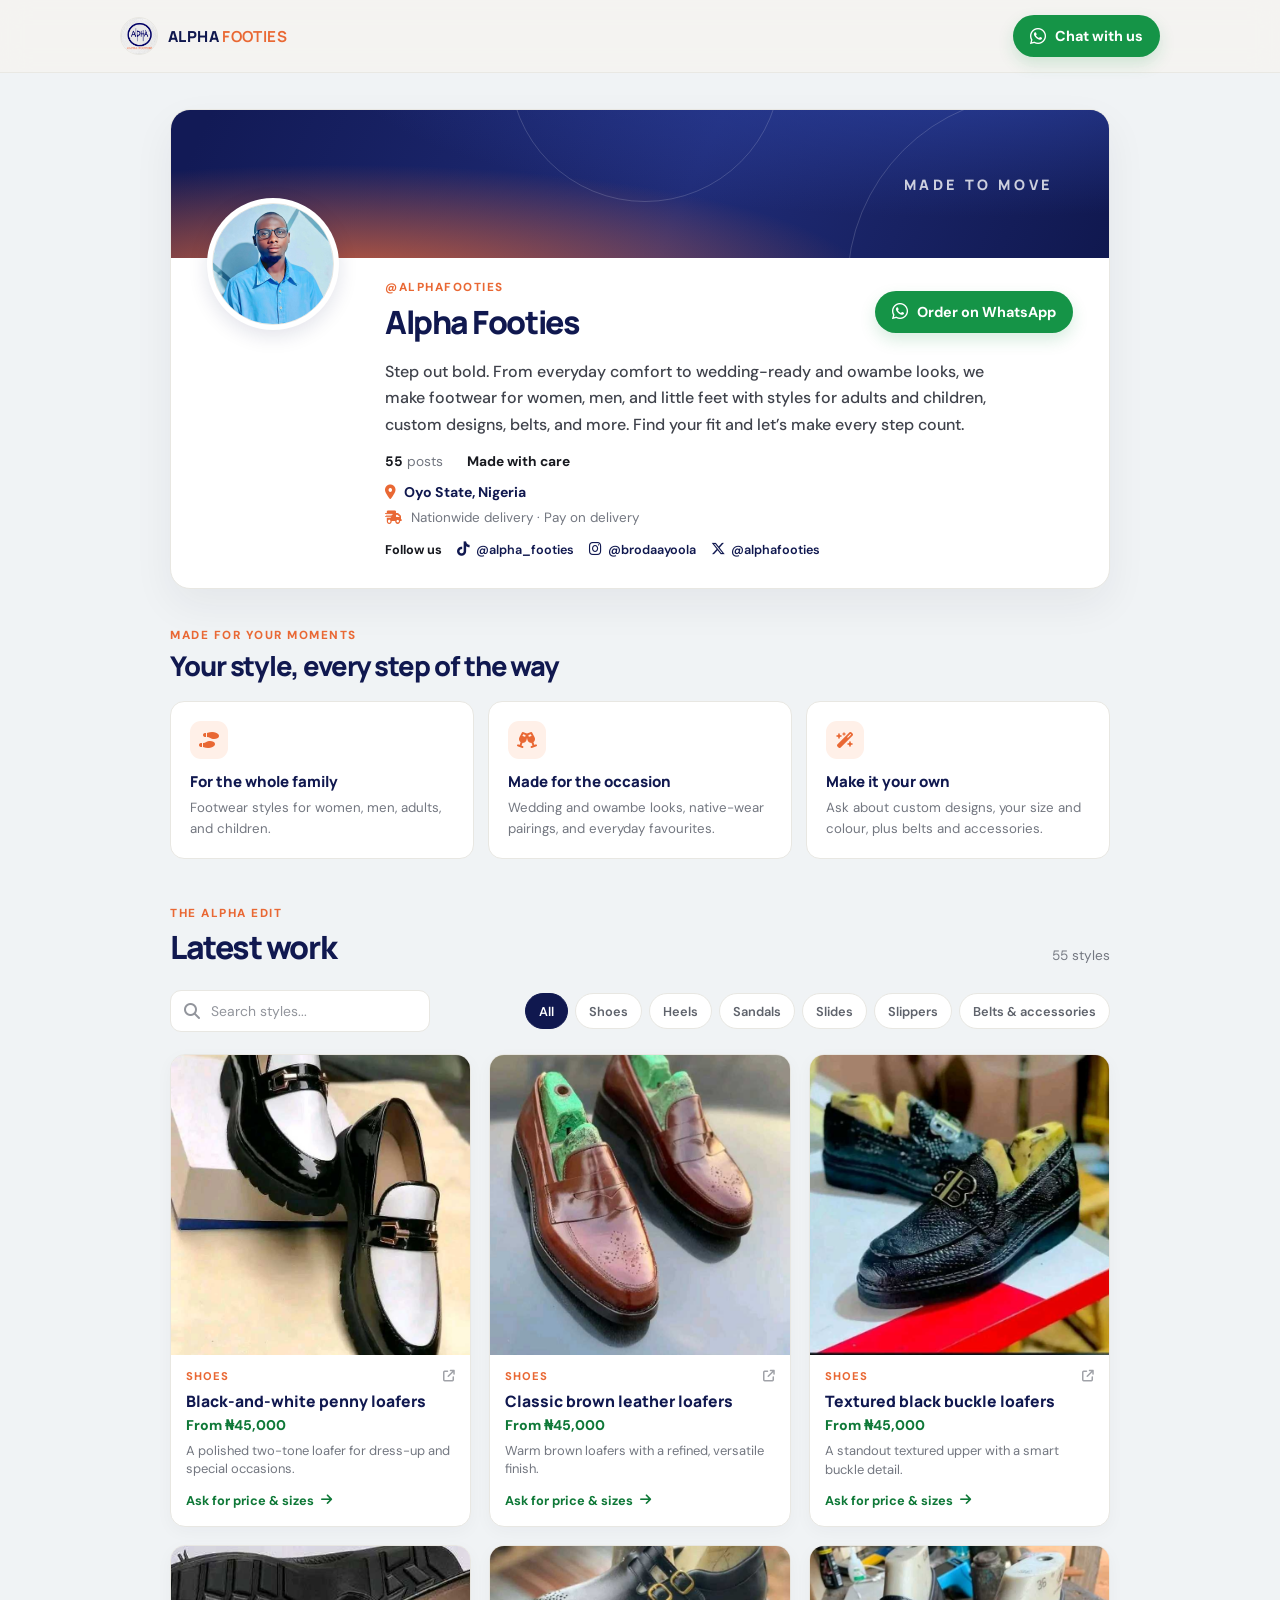
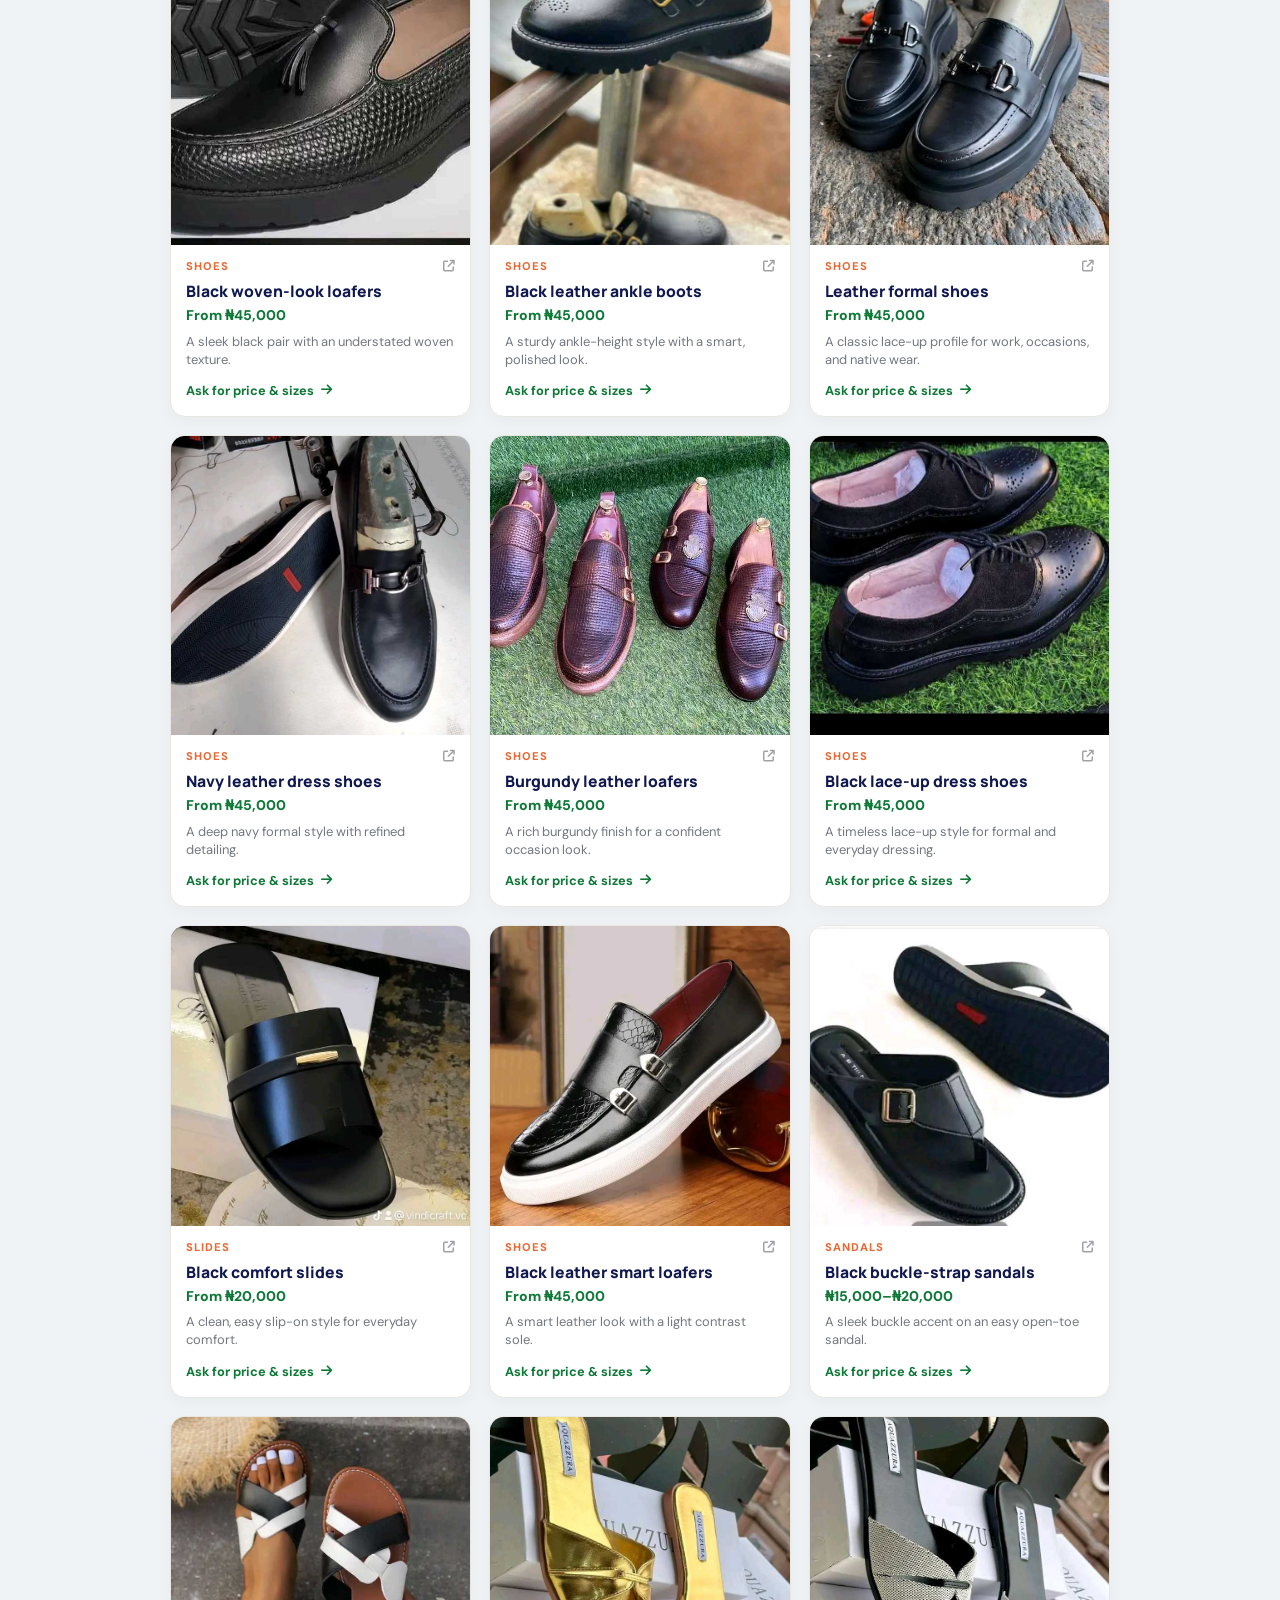
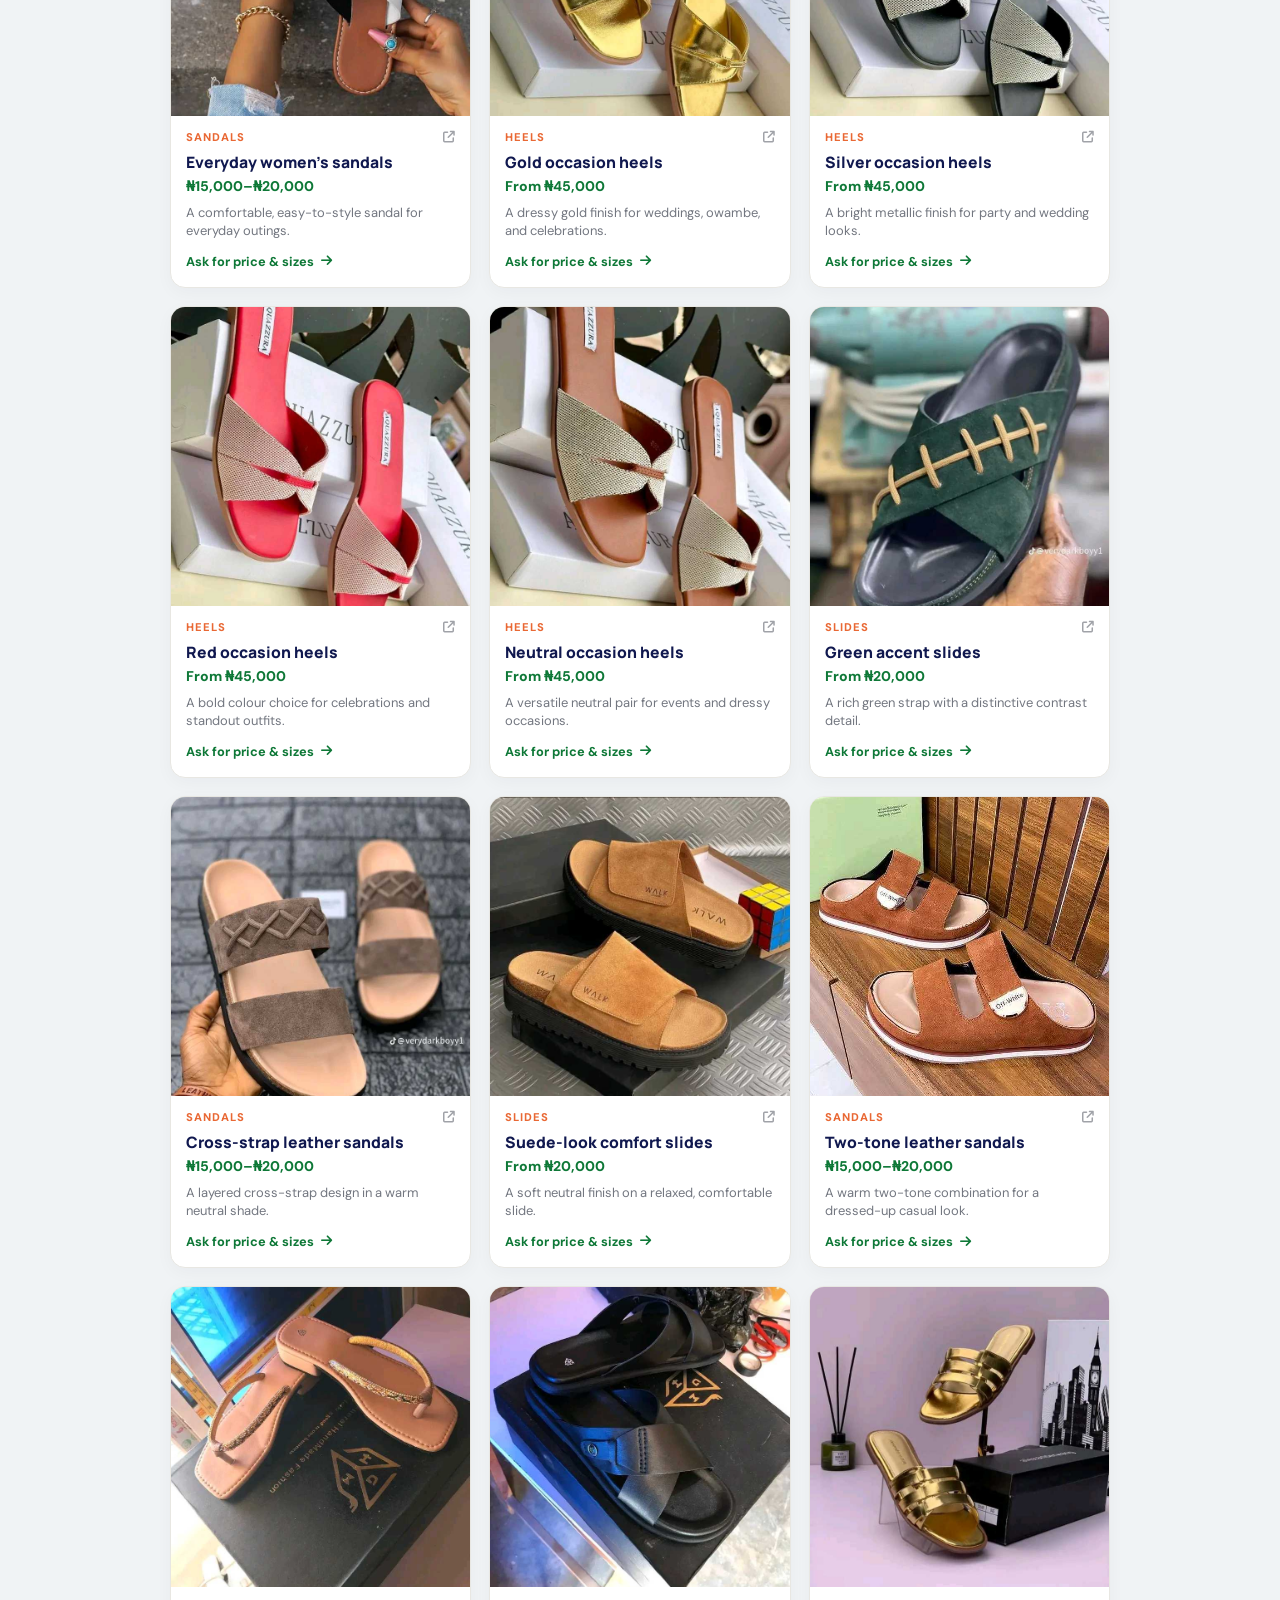
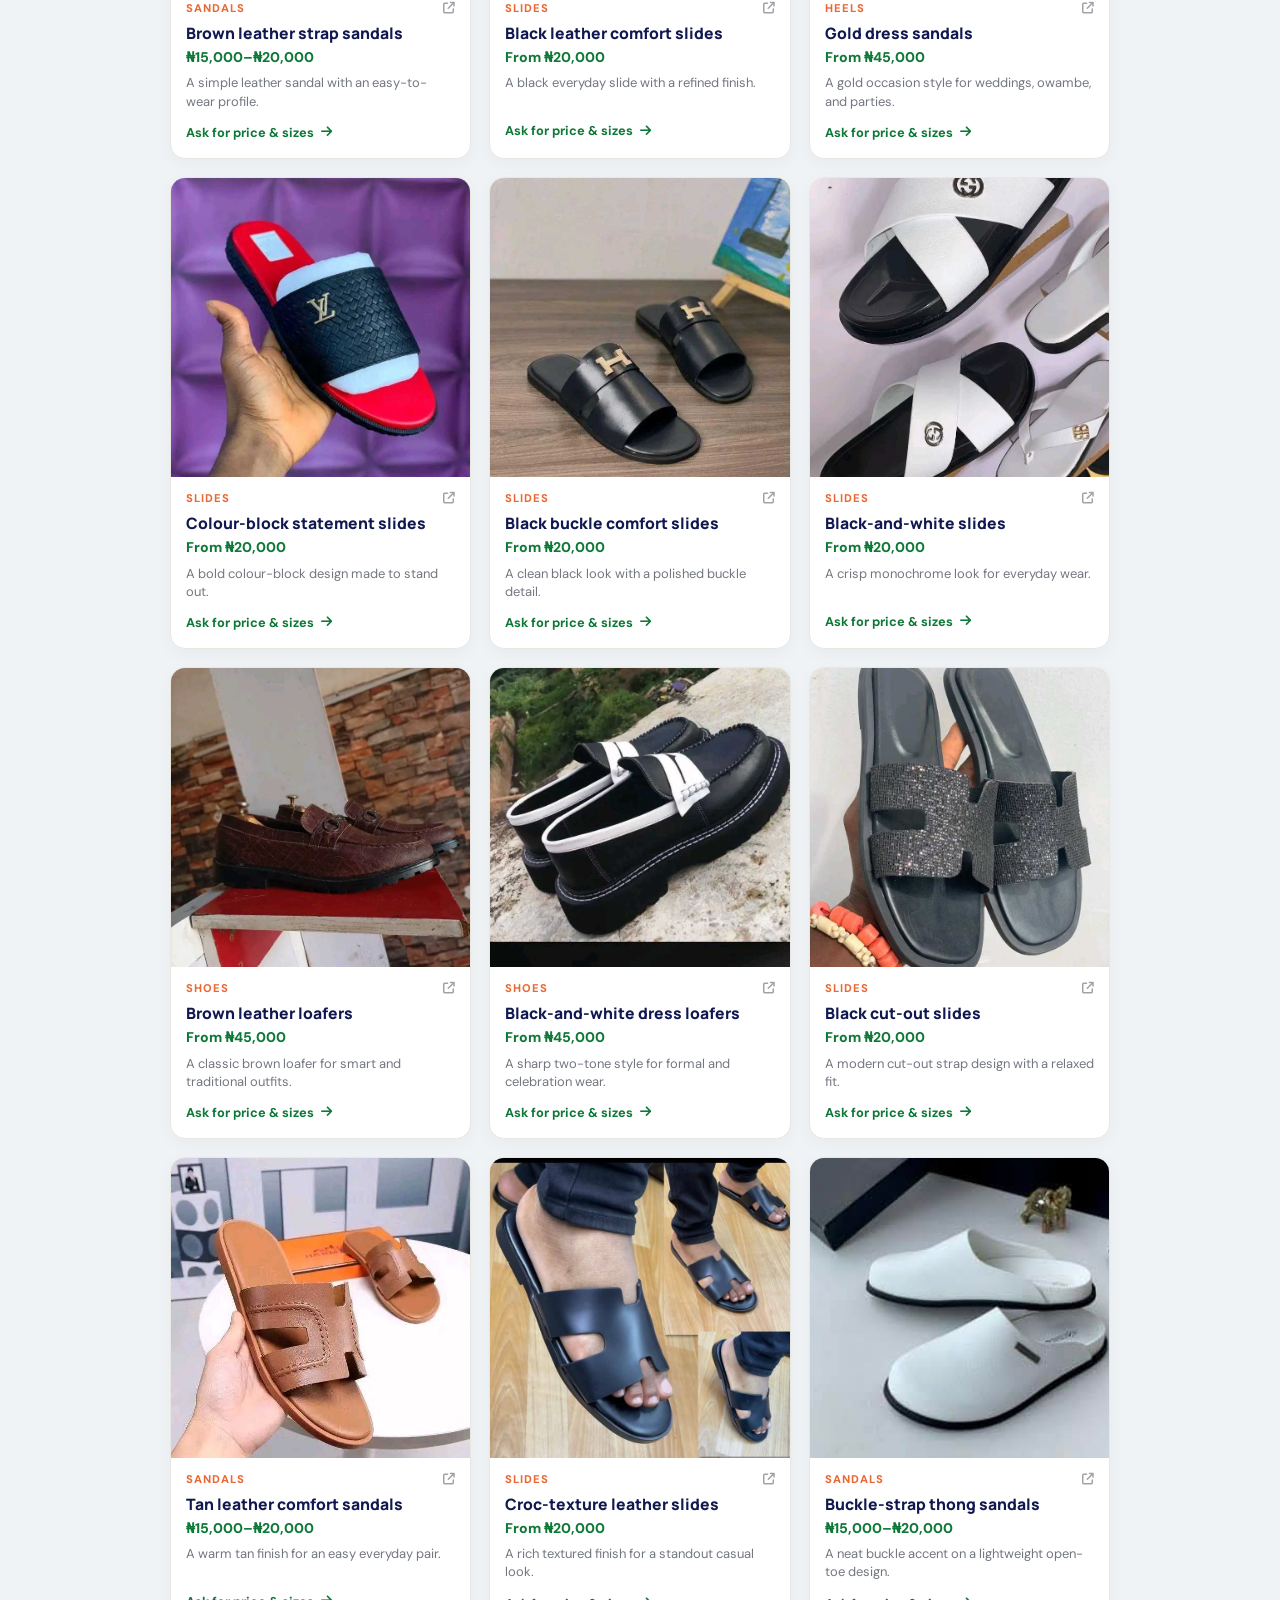
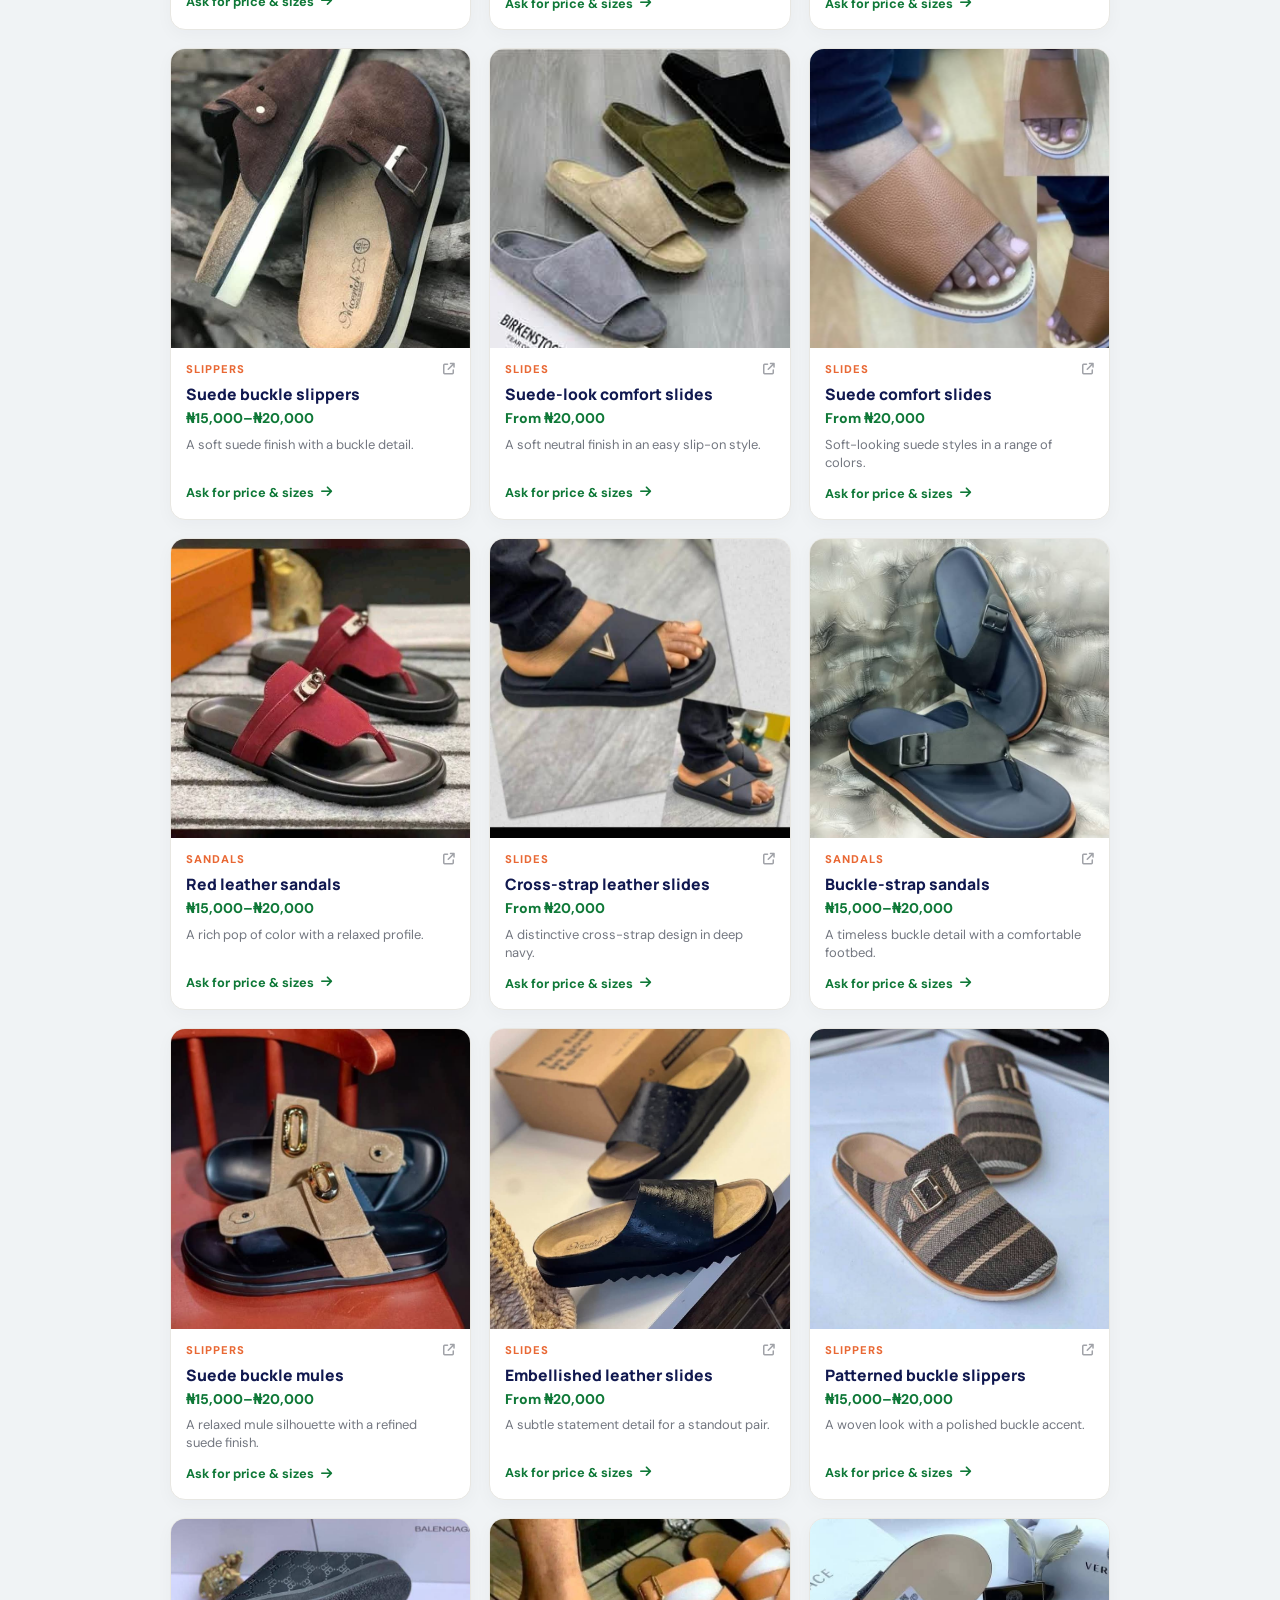
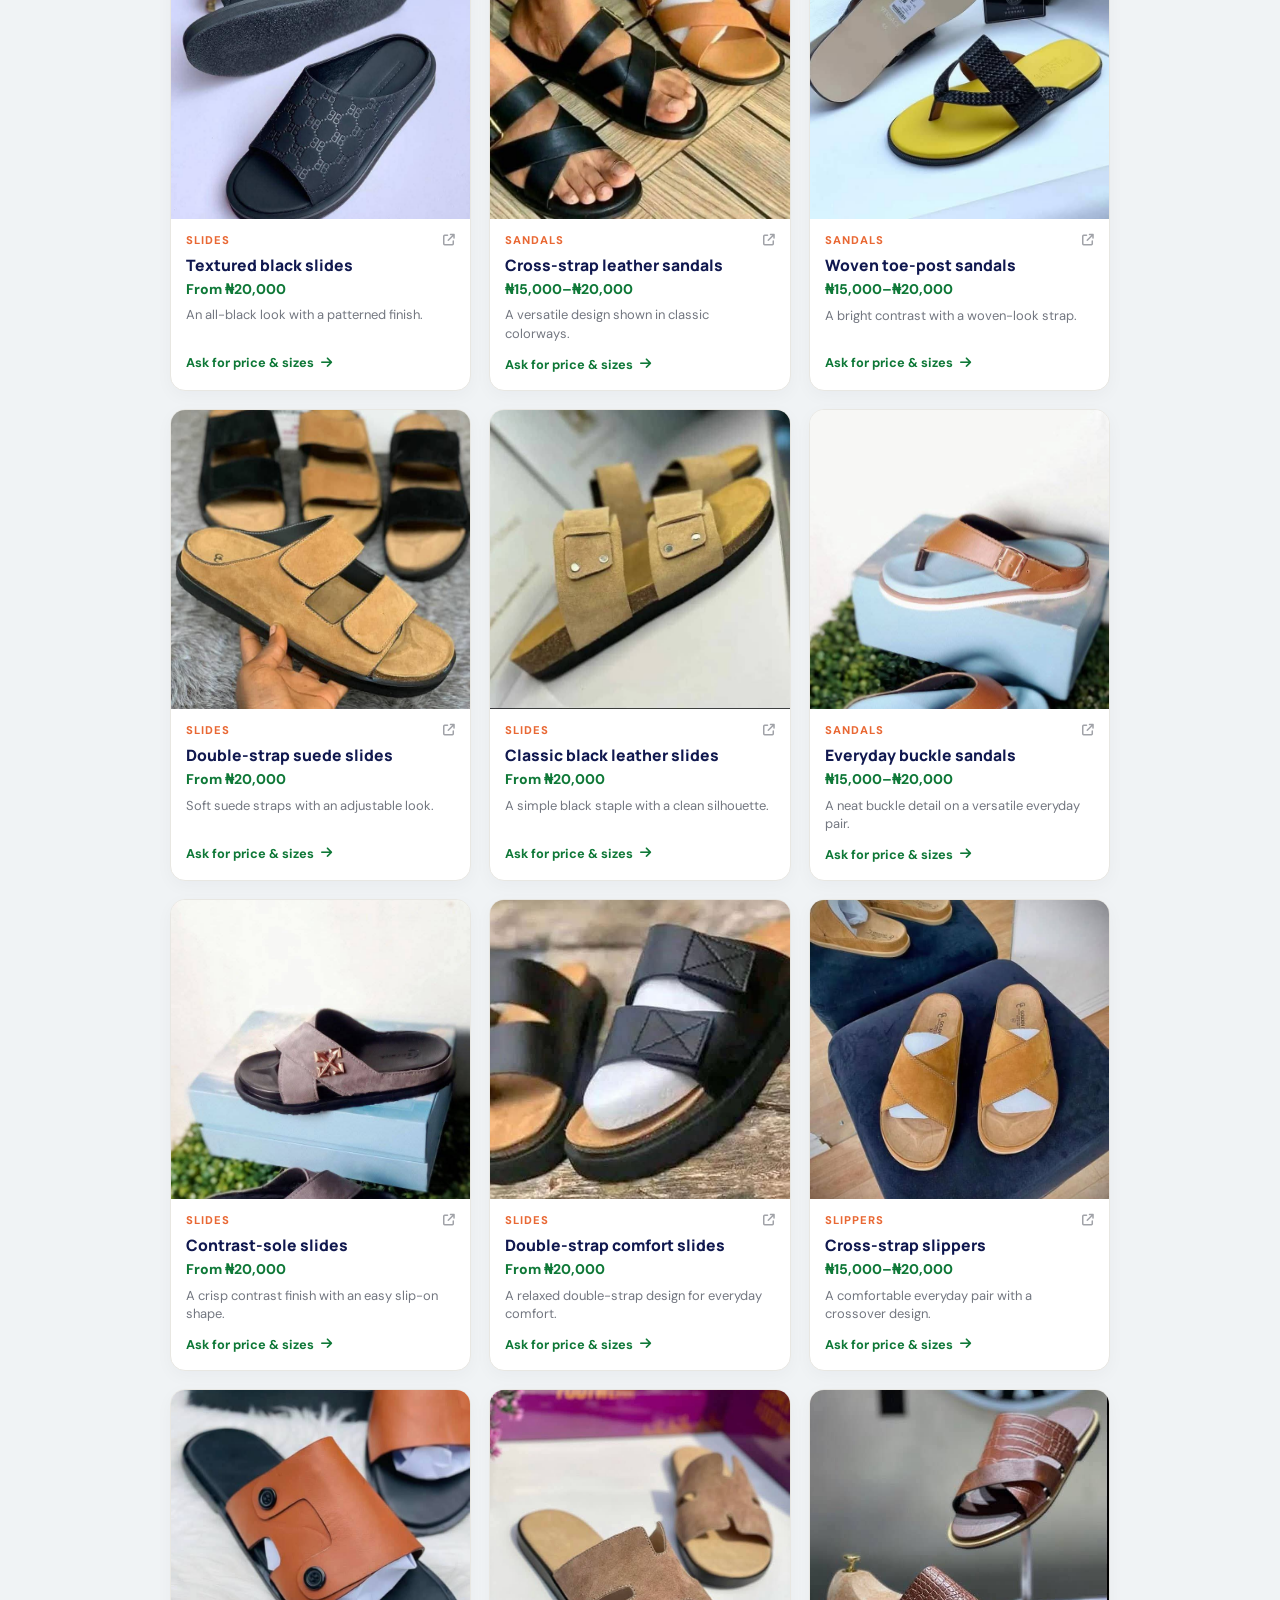
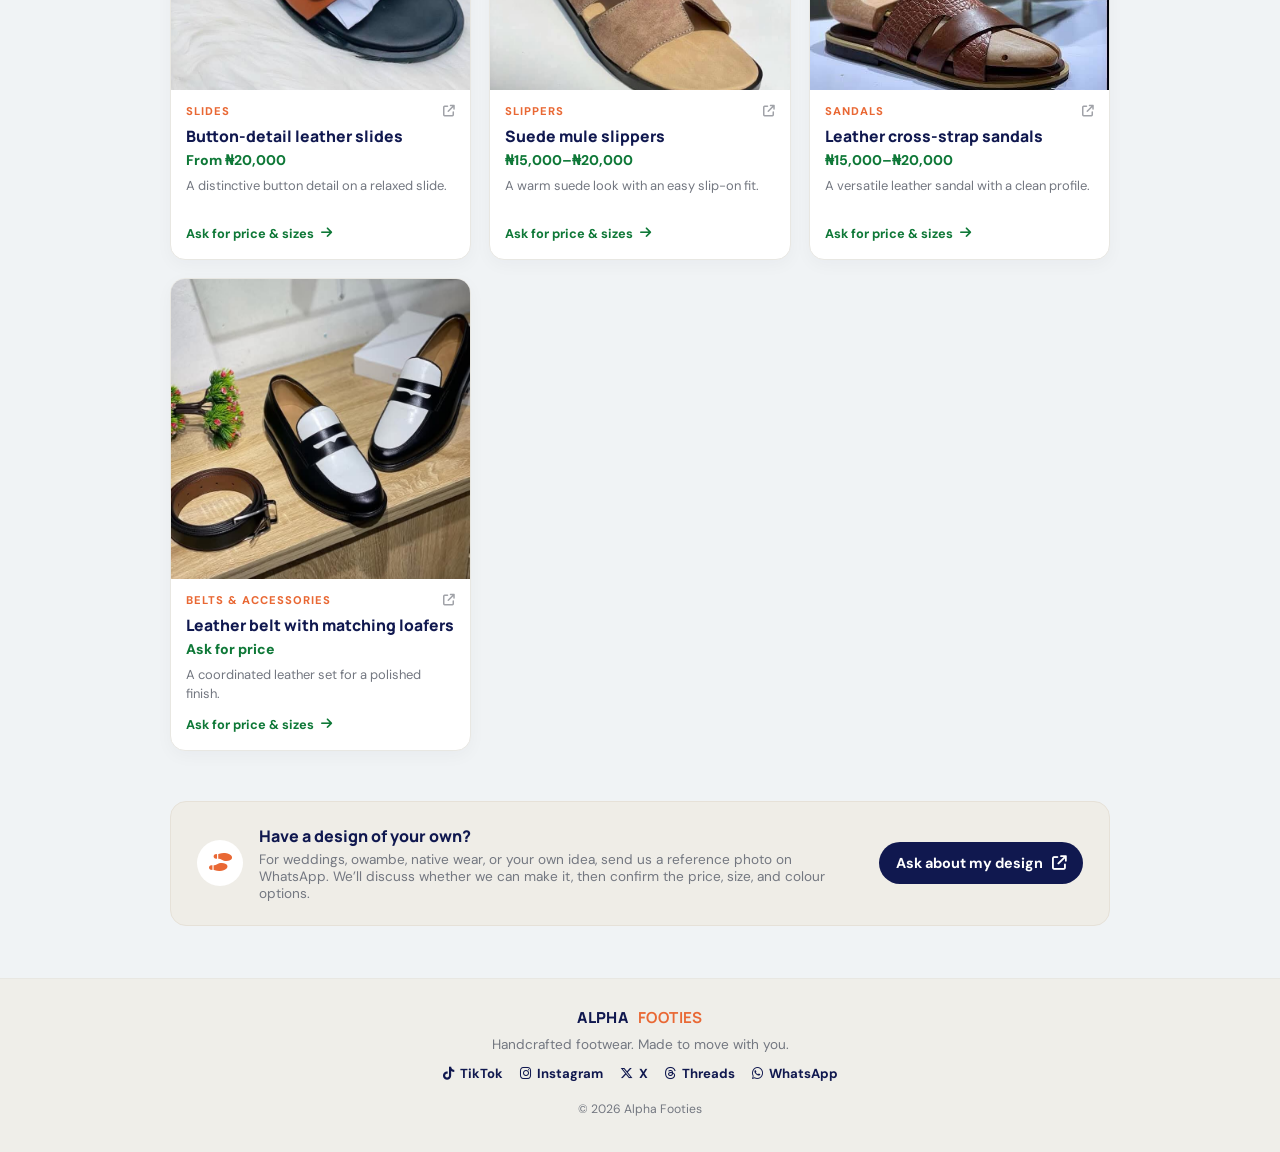
==== commit 319f0221: "update the profile and adjust bio" ====
--- a/Alpha Footies project/index.html
+++ b/Alpha Footies project/index.html
@@ -5,7 +5,7 @@
     <meta name="viewport" content="width=device-width, initial-scale=1.0" />
     <meta
       name="description"
-      content="Explore handcrafted footwear from Alpha Footies and order your favorite designs on WhatsApp."
+      content="Discover handcrafted footwear for women, men, and children. Shop wedding and owambe styles, everyday pairs, custom designs, and belts from Oyo State, Nigeria."
     />
     <meta name="theme-color" content="#f5f4f0" />
     <title>Alpha Footies | Handcrafted footwear</title>
@@ -52,8 +52,8 @@
           <div class="profile-avatar-wrap">
             <img
               class="profile-avatar"
-              src="images/logo.jpg"
-              alt="Alpha Footies logo"
+              src="images/profile.jpg"
+              alt="Alpha Footies profile photo"
             />
           </div>
           <div class="profile-details">
@@ -73,14 +73,19 @@
               </a>
             </div>
             <p class="profile-bio">
-              Footwear made for your everyday statement. Explore our latest
-              handcrafted styles and message us for sizes, colors, and pricing.
+              Step out bold. From everyday comfort to wedding-ready and owambe
+              looks, we make footwear for women, men, and little feet with
+              styles for adults and children, custom designs, belts, and more.
+              Find your fit and let’s make every step count.
             </p>
             <div class="profile-stats" aria-label="Profile statistics">
               <span><strong id="postCount">0</strong> posts</span>
               <span><strong>Made with care</strong></span>
-              <span><strong>Nigeria</strong></span>
             </div>
+            <p class="profile-location">
+              <i class="fa-solid fa-location-dot" aria-hidden="true"></i>
+              Oyo State, Nigeria
+            </p>
             <p class="profile-note">
               <i class="fa-solid fa-truck-fast" aria-hidden="true"></i>
               Nationwide delivery · Pay on delivery
@@ -119,6 +124,42 @@
         </div>
       </section>
 
+      <section class="service-highlights" aria-labelledby="services-title">
+        <div class="service-heading">
+          <p class="eyebrow">MADE FOR YOUR MOMENTS</p>
+          <h2 id="services-title">Your style, every step of the way</h2>
+        </div>
+        <div class="service-grid">
+          <article class="service-card">
+            <span class="service-icon"
+              ><i class="fa-solid fa-shoe-prints" aria-hidden="true"></i
+            ></span>
+            <h3>For the whole family</h3>
+            <p>Footwear styles for women, men, adults, and children.</p>
+          </article>
+          <article class="service-card">
+            <span class="service-icon"
+              ><i class="fa-solid fa-champagne-glasses" aria-hidden="true"></i
+            ></span>
+            <h3>Made for the occasion</h3>
+            <p>
+              Wedding and owambe looks, native-wear pairings, and everyday
+              favourites.
+            </p>
+          </article>
+          <article class="service-card">
+            <span class="service-icon"
+              ><i class="fa-solid fa-wand-magic-sparkles" aria-hidden="true"></i
+            ></span>
+            <h3>Make it your own</h3>
+            <p>
+              Ask about custom designs, your size and colour, plus belts and
+              accessories.
+            </p>
+          </article>
+        </div>
+      </section>
+
       <section id="posts" class="feed-section" aria-labelledby="feed-title">
         <div class="feed-heading">
           <div>
@@ -161,6 +202,14 @@
             <button
               class="filter-btn"
               type="button"
+              data-category="heels"
+              aria-pressed="false"
+            >
+              Heels
+            </button>
+            <button
+              class="filter-btn"
+              type="button"
               data-category="sandals"
               aria-pressed="false"
             >
@@ -185,10 +234,10 @@
             <button
               class="filter-btn"
               type="button"
-              data-category="accessories"
-              aria-pressed="false"
-            >
-              Accessories
+              data-category="belts"
+              aria-pressed="false"
+            >
+              Belts &amp; accessories
             </button>
           </div>
         </div>
@@ -206,19 +255,20 @@
           <i class="fa-solid fa-shoe-prints" aria-hidden="true"></i>
         </div>
         <div>
-          <h2>Find your next favorite pair</h2>
+          <h2>Have a design of your own?</h2>
           <p>
-            See something you like? Ask us about its price, size, and
-            availability.
+            For weddings, owambe, native wear, or your own idea, send us a
+            reference photo on WhatsApp. We’ll discuss whether we can make it,
+            then confirm the price, size, and colour options.
           </p>
         </div>
         <a
           class="button button-dark"
-          href="https://wa.me/2349056947405?text=Hello%20Alpha%20Footies%2C%20I%27d%20like%20to%20ask%20about%20your%20latest%20styles."
-          target="_blank"
-          rel="noopener noreferrer"
-        >
-          Message us
+          href="https://wa.me/2349056947405?text=Hello%20Alpha%20Footies%2C%20I%20have%20my%20own%20design.%20Can%20you%20make%20it%3F%20I%20will%20send%20a%20reference%20photo.%20Please%20share%20your%20price%2C%20available%20sizes%2C%20and%20colour%20options."
+          target="_blank"
+          rel="noopener noreferrer"
+        >
+          Ask about my design
           <i
             class="fa-solid fa-arrow-up-right-from-square"
             aria-hidden="true"
--- a/Alpha Footies project/style.css
+++ b/Alpha Footies project/style.css
@@ -1,6 +1,6 @@
 :root {
   color-scheme: light;
-  --page: #f5f4f0;
+  --page: #f0f3f5;
   --surface: #fff;
   --ink: #17191f;
   --muted: #737780;
@@ -139,8 +139,16 @@
   justify-content: flex-end;
   padding: 24px 6%;
   background:
-    radial-gradient(ellipse at 18% 120%, rgba(233, 104, 52, 0.88), transparent 49%),
-    radial-gradient(ellipse at 85% -25%, rgba(44, 66, 161, 0.82), transparent 55%),
+    radial-gradient(
+      ellipse at 18% 120%,
+      rgba(233, 104, 52, 0.88),
+      transparent 49%
+    ),
+    radial-gradient(
+      ellipse at 85% -25%,
+      rgba(44, 66, 161, 0.82),
+      transparent 55%
+    ),
     linear-gradient(115deg, #121a56 4%, #202c77 55%, #10184f 100%);
 }
 
@@ -248,9 +256,10 @@
 
 .profile-bio {
   max-width: 610px;
-  margin: 15px 0 18px;
-  color: #555963;
-  font-size: 0.97rem;
+  margin: 15px 0 14px;
+  color: #3f424b;
+  font-size: 1rem;
+  font-weight: 500;
   line-height: 1.65;
 }
 
@@ -267,8 +276,20 @@
   font-weight: 700;
 }
 
+.profile-location {
+  margin: 13px 0 0;
+  color: var(--navy);
+  font-size: 0.88rem;
+  font-weight: 700;
+}
+
+.profile-location i {
+  margin-right: 5px;
+  color: var(--orange);
+}
+
 .profile-note {
-  margin: 16px 0 0;
+  margin: 8px 0 0;
   color: var(--muted);
   font-size: 0.84rem;
 }
@@ -311,8 +332,67 @@
   font-size: 0.9rem;
 }
 
+.service-highlights {
+  padding: 38px 0 8px;
+}
+
+.service-heading {
+  margin-bottom: 17px;
+}
+
+.service-heading .eyebrow {
+  margin-bottom: 4px;
+}
+
+.service-heading h2 {
+  margin: 0;
+  color: var(--navy);
+  font-size: clamp(1.35rem, 3vw, 1.7rem);
+  font-weight: 800;
+  letter-spacing: -0.04em;
+}
+
+.service-grid {
+  display: grid;
+  grid-template-columns: repeat(3, minmax(0, 1fr));
+  gap: 14px;
+}
+
+.service-card {
+  min-width: 0;
+  padding: 19px;
+  border: 1px solid var(--line);
+  border-radius: 14px;
+  background: var(--surface);
+}
+
+.service-icon {
+  width: 38px;
+  height: 38px;
+  margin-bottom: 12px;
+  display: grid;
+  place-items: center;
+  border-radius: 11px;
+  background: #fff0e8;
+  color: var(--orange);
+}
+
+.service-card h3 {
+  margin: 0 0 6px;
+  color: var(--navy);
+  font-size: 0.94rem;
+  font-weight: 800;
+}
+
+.service-card p {
+  margin: 0;
+  color: var(--muted);
+  font-size: 0.83rem;
+  line-height: 1.55;
+}
+
 .feed-section {
-  padding: 52px 0 40px;
+  padding: 38px 0 40px;
 }
 
 .feed-heading {
@@ -523,6 +603,14 @@
   white-space: nowrap;
 }
 
+.post-caption .post-price {
+  min-height: 0;
+  margin: 0 0 7px;
+  color: var(--green-dark);
+  font-size: 0.88rem;
+  font-weight: 800;
+}
+
 .post-caption p {
   min-height: 2.7em;
   margin-bottom: 10px;
@@ -719,6 +807,31 @@
     margin-top: 12px;
   }
 
+  .service-highlights {
+    padding-top: 30px;
+  }
+
+  .service-grid {
+    grid-template-columns: 1fr;
+    gap: 10px;
+  }
+
+  .service-card {
+    padding: 15px;
+    display: grid;
+    grid-template-columns: 38px minmax(0, 1fr);
+    column-gap: 12px;
+  }
+
+  .service-icon {
+    grid-row: span 2;
+    margin-bottom: 0;
+  }
+
+  .service-card h3 {
+    align-self: end;
+  }
+
   .feed-section {
     padding-top: 38px;
   }
